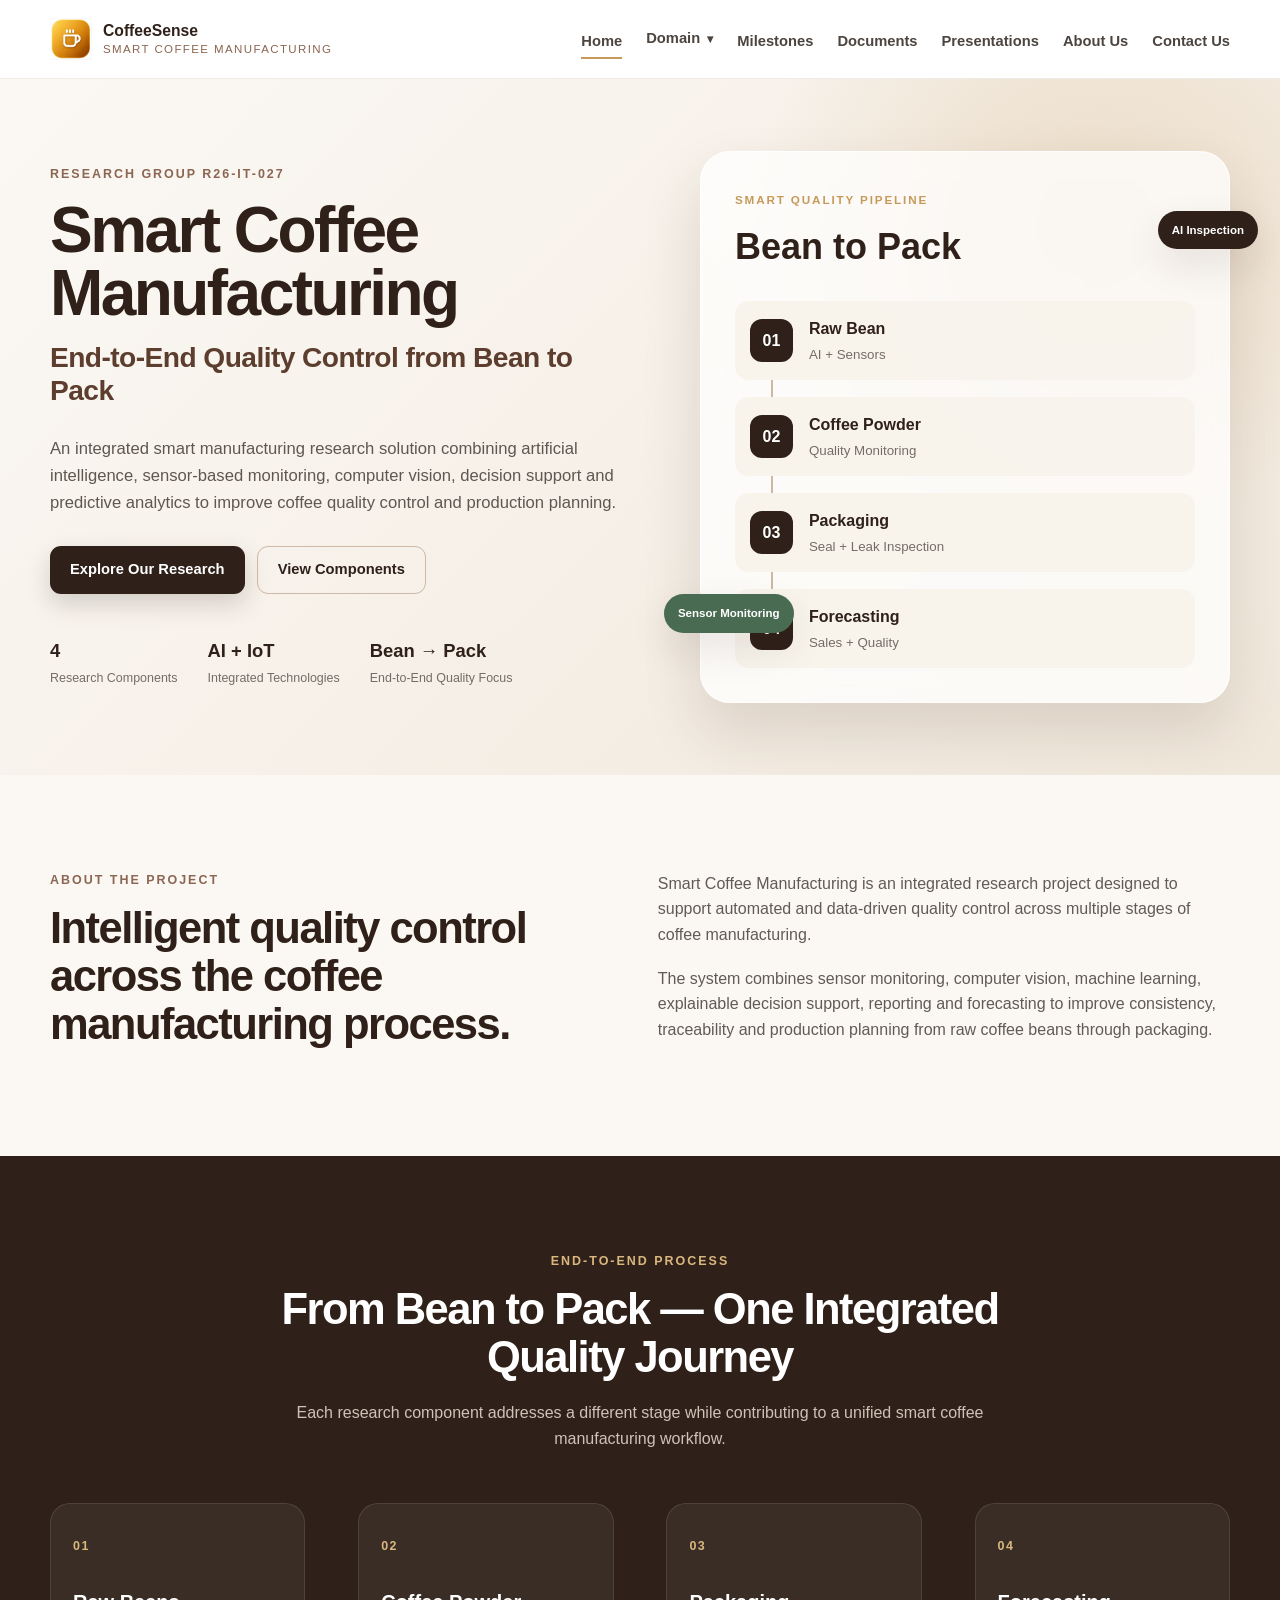
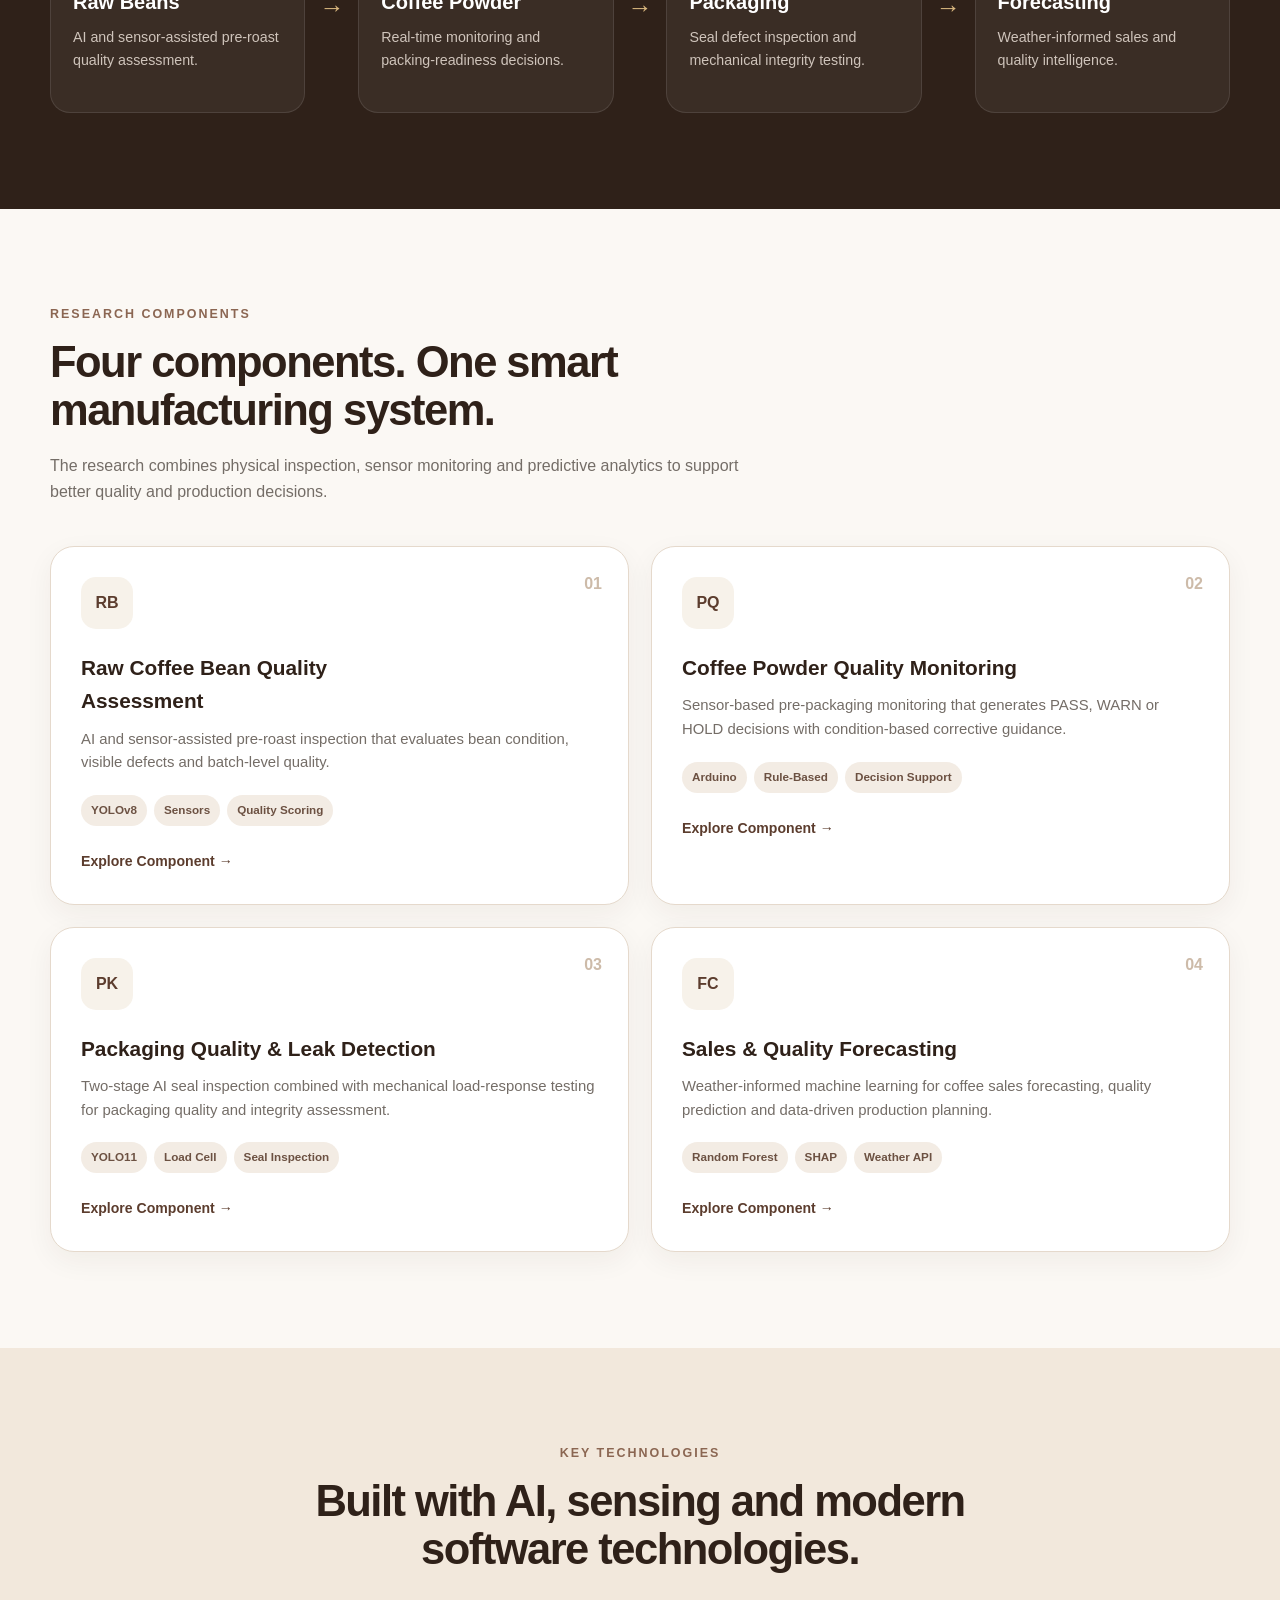
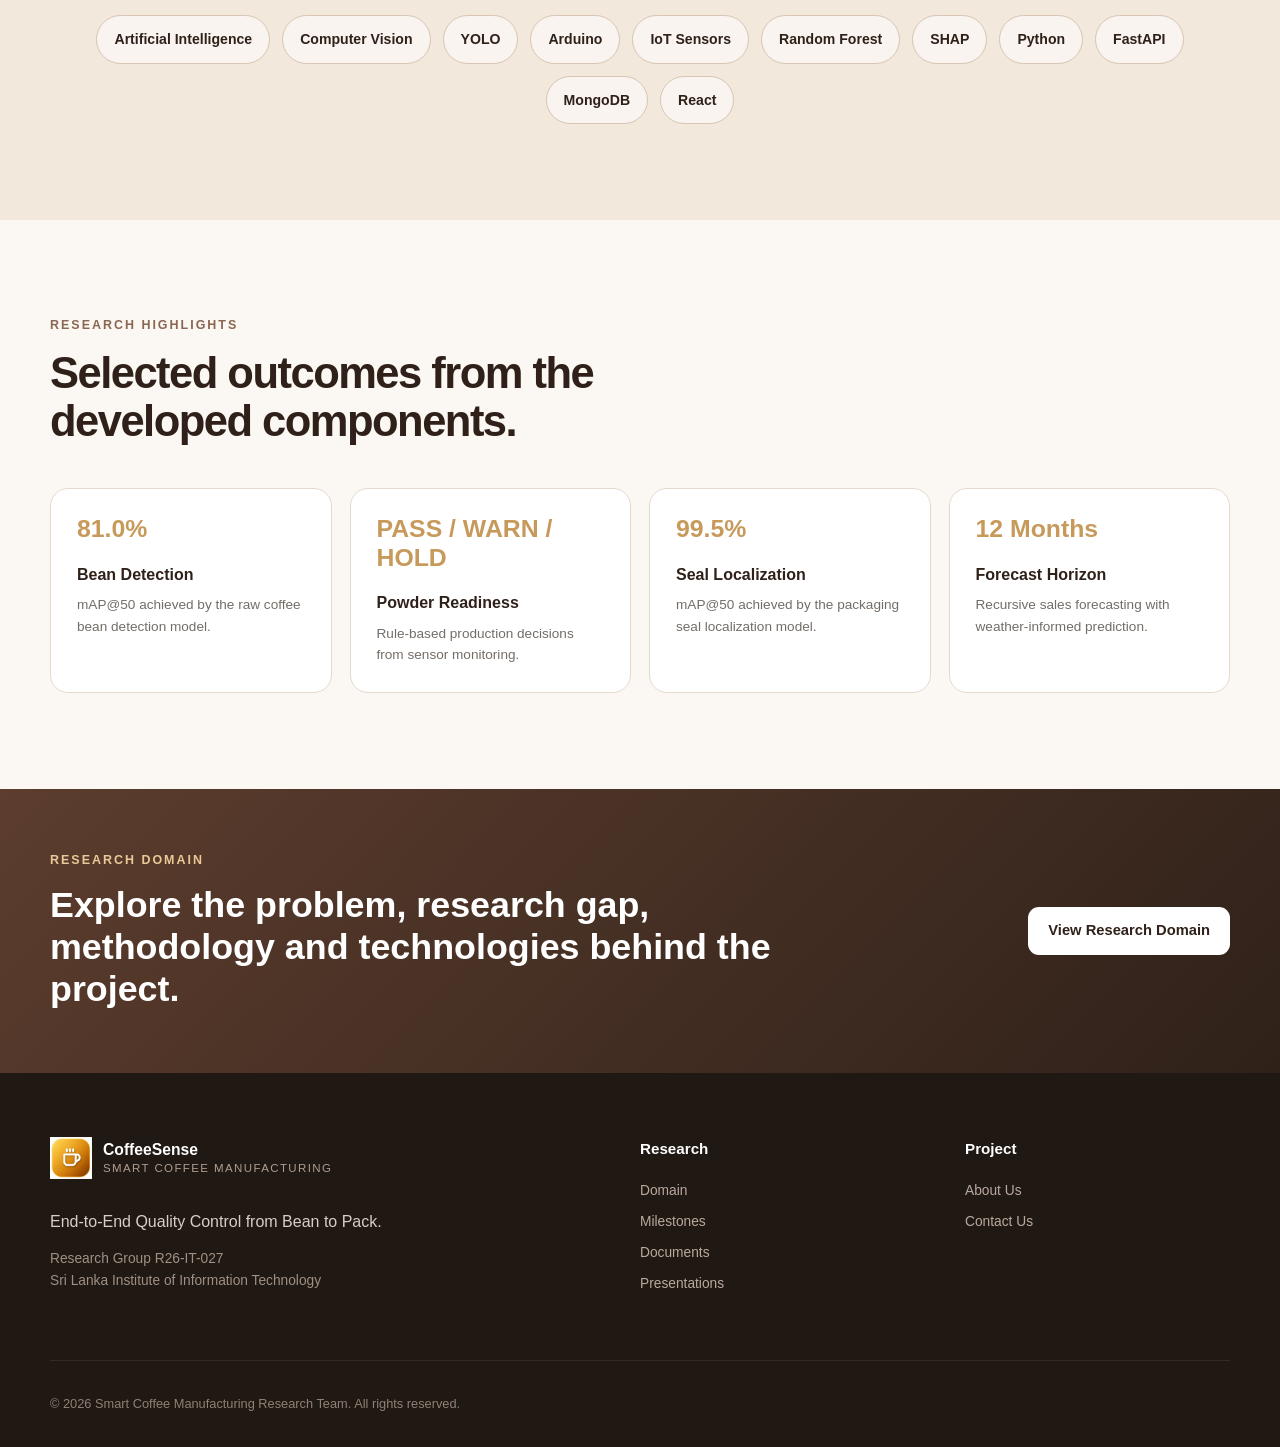
==== index.html @ 7d739dcb "Add files via upload" ====
<!DOCTYPE html>

<html lang="en">

<head>

  <meta charset="UTF-8" />

  <meta name="viewport" content="width=device-width, initial-scale=1.0" />

  <meta name="description" content="Smart Coffee Manufacturing: End-to-End Quality Control from Bean to Pack" />

  <title>Smart Coffee Manufacturing | R26-IT-027</title>

  <link rel="stylesheet" href="css/style.css" />

</head>


<body>


  <!-- =========================
       HEADER / NAVIGATION
  ========================== -->

  <header class="site-header">

    <div class="container nav-wrap">

      <a class="brand" href="index.html" aria-label="CoffeeSense Home">

        <span class="brand-mark brand-logo">
          <img
            src="images/logo/logo.png"
            alt="CoffeeSense Logo"
          />
        </span>

        <span class="brand-text">
          <strong>CoffeeSense</strong>
          <small>Smart Coffee Manufacturing</small>
        </span>

      </a>


      <nav class="main-nav" aria-label="Main navigation">

        <a class="active" href="index.html">Home</a>


        <div class="nav-dropdown">

          <a href="domain.html">
            Domain
            <span class="arrow">▾</span>
          </a>

          <div class="dropdown-menu">

            <a href="domain.html#literature-survey">
              Literature Survey
            </a>

            <a href="domain.html#research-gap">
              Research Gap
            </a>

            <a href="domain.html#research-problem">
              Research Problem
            </a>

            <a href="domain.html#research-objectives">
              Research Objectives
            </a>

            <a href="domain.html#methodology">
              Methodology
            </a>

            <a href="domain.html#technologies">
              Technologies Used
            </a>

          </div>

        </div>


        <a href="milestones.html">
          Milestones
        </a>

        <a href="documents.html">
          Documents
        </a>

        <a href="presentations.html">
          Presentations
        </a>

        <a href="about.html">
          About Us
        </a>

        <a href="contact.html">
          Contact Us
        </a>

      </nav>

    </div>

  </header>



  <main>


    <!-- =========================
         HERO
    ========================== -->

    <section class="hero">

      <div class="container hero-grid">


        <div class="hero-content">

          <p class="eyebrow">
            Research Group R26-IT-027
          </p>


          <h1>

            Smart Coffee Manufacturing

            <span>
              End-to-End Quality Control from Bean to Pack
            </span>

          </h1>


          <p class="hero-text">

            An integrated smart manufacturing research solution combining

            artificial intelligence, sensor-based monitoring, computer vision,

            decision support and predictive analytics to improve coffee quality

            control and production planning.

          </p>


          <div class="hero-actions">

            <a
              class="btn btn-primary"
              href="domain.html"
            >
              Explore Our Research
            </a>

            <a
              class="btn btn-secondary"
              href="#components"
            >
              View Components
            </a>

          </div>


          <div
            class="hero-mini-stats"
            aria-label="Project highlights"
          >

            <div>

              <strong>
                4
              </strong>

              <span>
                Research Components
              </span>

            </div>


            <div>

              <strong>
                AI + IoT
              </strong>

              <span>
                Integrated Technologies
              </span>

            </div>


            <div>

              <strong>
                Bean → Pack
              </strong>

              <span>
                End-to-End Quality Focus
              </span>

            </div>

          </div>

        </div>



        <div
          class="hero-visual"
          aria-label="Coffee manufacturing process illustration"
        >

          <div class="visual-card visual-card-main">

            <span class="visual-kicker">
              SMART QUALITY PIPELINE
            </span>

            <h2>
              Bean to Pack
            </h2>


            <div class="pipeline">


              <div class="pipeline-step">

                <span class="step-icon">
                  01
                </span>

                <div>

                  <strong>
                    Raw Bean
                  </strong>

                  <small>
                    AI + Sensors
                  </small>

                </div>

              </div>


              <span class="pipeline-line"></span>


              <div class="pipeline-step">

                <span class="step-icon">
                  02
                </span>

                <div>

                  <strong>
                    Coffee Powder
                  </strong>

                  <small>
                    Quality Monitoring
                  </small>

                </div>

              </div>


              <span class="pipeline-line"></span>


              <div class="pipeline-step">

                <span class="step-icon">
                  03
                </span>

                <div>

                  <strong>
                    Packaging
                  </strong>

                  <small>
                    Seal + Leak Inspection
                  </small>

                </div>

              </div>


              <span class="pipeline-line"></span>


              <div class="pipeline-step">

                <span class="step-icon">
                  04
                </span>

                <div>

                  <strong>
                    Forecasting
                  </strong>

                  <small>
                    Sales + Quality
                  </small>

                </div>

              </div>


            </div>

          </div>


          <div class="floating-note note-one">
            AI Inspection
          </div>

          <div class="floating-note note-two">
            Sensor Monitoring
          </div>

        </div>


      </div>

    </section>



    <!-- =========================
         ABOUT PROJECT
    ========================== -->

    <section class="section section-light">

      <div class="container two-column">


        <div>

          <p class="section-label">
            About the Project
          </p>

          <h2 class="section-title">
            Intelligent quality control across the coffee manufacturing process.
          </h2>

        </div>


        <div class="section-copy">

          <p>

            Smart Coffee Manufacturing is an integrated research project designed

            to support automated and data-driven quality control across multiple

            stages of coffee manufacturing.

          </p>


          <p>

            The system combines sensor monitoring, computer vision, machine

            learning, explainable decision support, reporting and forecasting to

            improve consistency, traceability and production planning from raw

            coffee beans through packaging.

          </p>

        </div>


      </div>

    </section>



    <!-- =========================
         END-TO-END PROCESS
    ========================== -->

    <section class="section process-section">

      <div class="container">


        <div class="section-heading centered">

          <p class="section-label">
            End-to-End Process
          </p>

          <h2 class="section-title">
            From Bean to Pack — One Integrated Quality Journey
          </h2>

          <p class="section-description">

            Each research component addresses a different stage while contributing

            to a unified smart coffee manufacturing workflow.

          </p>

        </div>


        <div class="process-flow">


          <div class="process-item">

            <span class="process-number">
              01
            </span>

            <h3>
              Raw Beans
            </h3>

            <p>
              AI and sensor-assisted pre-roast quality assessment.
            </p>

          </div>


          <div class="process-arrow">
            →
          </div>


          <div class="process-item">

            <span class="process-number">
              02
            </span>

            <h3>
              Coffee Powder
            </h3>

            <p>
              Real-time monitoring and packing-readiness decisions.
            </p>

          </div>


          <div class="process-arrow">
            →
          </div>


          <div class="process-item">

            <span class="process-number">
              03
            </span>

            <h3>
              Packaging
            </h3>

            <p>
              Seal defect inspection and mechanical integrity testing.
            </p>

          </div>


          <div class="process-arrow">
            →
          </div>


          <div class="process-item">

            <span class="process-number">
              04
            </span>

            <h3>
              Forecasting
            </h3>

            <p>
              Weather-informed sales and quality intelligence.
            </p>

          </div>


        </div>

      </div>

    </section>



    <!-- =========================
         COMPONENTS
    ========================== -->

    <section
      class="section section-light"
      id="components"
    >

      <div class="container">


        <div class="section-heading">

          <p class="section-label">
            Research Components
          </p>

          <h2 class="section-title">
            Four components. One smart manufacturing system.
          </h2>

          <p class="section-description">

            The research combines physical inspection, sensor monitoring and

            predictive analytics to support better quality and production decisions.

          </p>

        </div>


        <div class="component-grid">


          <article class="component-card">

            <span class="component-number">
              01
            </span>

            <div class="component-icon">
              RB
            </div>

            <h3>
              Raw Coffee Bean Quality Assessment
            </h3>

            <p>

              AI and sensor-assisted pre-roast inspection that evaluates bean

              condition, visible defects and batch-level quality.

            </p>

            <div class="tag-list">

              <span>
                YOLOv8
              </span>

              <span>
                Sensors
              </span>

              <span>
                Quality Scoring
              </span>

            </div>

            <a
              class="text-link"
              href="domain.html#methodology"
            >
              Explore Component →
            </a>

          </article>


          <article class="component-card">

            <span class="component-number">
              02
            </span>

            <div class="component-icon">
              PQ
            </div>

            <h3>
              Coffee Powder Quality Monitoring
            </h3>

            <p>

              Sensor-based pre-packaging monitoring that generates PASS, WARN or

              HOLD decisions with condition-based corrective guidance.

            </p>

            <div class="tag-list">

              <span>
                Arduino
              </span>

              <span>
                Rule-Based
              </span>

              <span>
                Decision Support
              </span>

            </div>

            <a
              class="text-link"
              href="domain.html#methodology"
            >
              Explore Component →
            </a>

          </article>


          <article class="component-card">

            <span class="component-number">
              03
            </span>

            <div class="component-icon">
              PK
            </div>

            <h3>
              Packaging Quality &amp; Leak Detection
            </h3>

            <p>

              Two-stage AI seal inspection combined with mechanical load-response

              testing for packaging quality and integrity assessment.

            </p>

            <div class="tag-list">

              <span>
                YOLO11
              </span>

              <span>
                Load Cell
              </span>

              <span>
                Seal Inspection
              </span>

            </div>

            <a
              class="text-link"
              href="domain.html#methodology"
            >
              Explore Component →
            </a>

          </article>


          <article class="component-card">

            <span class="component-number">
              04
            </span>

            <div class="component-icon">
              FC
            </div>

            <h3>
              Sales &amp; Quality Forecasting
            </h3>

            <p>

              Weather-informed machine learning for coffee sales forecasting,

              quality prediction and data-driven production planning.

            </p>

            <div class="tag-list">

              <span>
                Random Forest
              </span>

              <span>
                SHAP
              </span>

              <span>
                Weather API
              </span>

            </div>

            <a
              class="text-link"
              href="domain.html#methodology"
            >
              Explore Component →
            </a>

          </article>


        </div>

      </div>

    </section>



    <!-- =========================
         TECHNOLOGIES
    ========================== -->

    <section class="section technologies-section">

      <div class="container">


        <div class="section-heading centered">

          <p class="section-label">
            Key Technologies
          </p>

          <h2 class="section-title">
            Built with AI, sensing and modern software technologies.
          </h2>

        </div>


        <div class="tech-list">

          <span>
            Artificial Intelligence
          </span>

          <span>
            Computer Vision
          </span>

          <span>
            YOLO
          </span>

          <span>
            Arduino
          </span>

          <span>
            IoT Sensors
          </span>

          <span>
            Random Forest
          </span>

          <span>
            SHAP
          </span>

          <span>
            Python
          </span>

          <span>
            FastAPI
          </span>

          <span>
            MongoDB
          </span>

          <span>
            React
          </span>

        </div>


      </div>

    </section>



    <!-- =========================
         RESEARCH HIGHLIGHTS
    ========================== -->

    <section class="section section-light">

      <div class="container">


        <div class="section-heading">

          <p class="section-label">
            Research Highlights
          </p>

          <h2 class="section-title">
            Selected outcomes from the developed components.
          </h2>

        </div>


        <div class="highlight-grid">


          <div class="highlight-card">

            <span class="highlight-value">
              81.0%
            </span>

            <h3>
              Bean Detection
            </h3>

            <p>
              mAP@50 achieved by the raw coffee bean detection model.
            </p>

          </div>


          <div class="highlight-card">

            <span class="highlight-value">
              PASS / WARN / HOLD
            </span>

            <h3>
              Powder Readiness
            </h3>

            <p>
              Rule-based production decisions from sensor monitoring.
            </p>

          </div>


          <div class="highlight-card">

            <span class="highlight-value">
              99.5%
            </span>

            <h3>
              Seal Localization
            </h3>

            <p>
              mAP@50 achieved by the packaging seal localization model.
            </p>

          </div>


          <div class="highlight-card">

            <span class="highlight-value">
              12 Months
            </span>

            <h3>
              Forecast Horizon
            </h3>

            <p>
              Recursive sales forecasting with weather-informed prediction.
            </p>

          </div>


        </div>


      </div>

    </section>



    <!-- =========================
         CTA
    ========================== -->

    <section class="research-cta">

      <div class="container cta-wrap">


        <div>

          <p class="section-label light-label">
            Research Domain
          </p>

          <h2>
            Explore the problem, research gap, methodology and technologies behind the project.
          </h2>

        </div>


        <a
          class="btn btn-light"
          href="domain.html"
        >
          View Research Domain
        </a>


      </div>

    </section>


  </main>



  <!-- =========================
       FOOTER
  ========================== -->

  <footer class="site-footer">

    <div class="container footer-grid">


      <div>


        <a
          class="brand footer-brand"
          href="index.html"
        >

          <span class="brand-mark brand-logo">

            <img
              src="images/logo/logo.png"
              alt="CoffeeSense Logo"
            />

          </span>

          <span class="brand-text">

            <strong>
              CoffeeSense
            </strong>

            <small>
              Smart Coffee Manufacturing
            </small>

          </span>

        </a>


        <p class="footer-description">

          End-to-End Quality Control from Bean to Pack.

        </p>


        <p class="footer-meta">

          Research Group R26-IT-027
          <br />

          Sri Lanka Institute of Information Technology

        </p>


      </div>



      <div class="footer-links">

        <h3>
          Research
        </h3>

        <a href="domain.html">
          Domain
        </a>

        <a href="milestones.html">
          Milestones
        </a>

        <a href="documents.html">
          Documents
        </a>

        <a href="presentations.html">
          Presentations
        </a>

      </div>



      <div class="footer-links">

        <h3>
          Project
        </h3>

        <a href="about.html">
          About Us
        </a>

        <a href="contact.html">
          Contact Us
        </a>

      </div>


    </div>



    <div class="container footer-bottom">

      <p>
        © 2026 Smart Coffee Manufacturing Research Team. All rights reserved.
      </p>

    </div>


  </footer>


</body>

</html>
---- css/style.css ----
/* =========================================================
   SMART COFFEE MANUFACTURING - MAIN STYLESHEET
   Research Group: R26-IT-027
========================================================= */

/* ---------- Base ---------- */
:root {
  --coffee-dark: #2f2119;
  --coffee: #5c3d2e;
  --coffee-soft: #8b6652;
  --gold: #c79a5b;
  --cream: #f7f2ea;
  --cream-2: #efe5d8;
  --white: #ffffff;
  --text: #2d2926;
  --muted: #746d67;
  --green: #496b52;
  --border: #e5d9cc;
  --shadow: 0 16px 38px rgba(47, 33, 25, 0.10);
  --radius-lg: 24px;
  --radius-md: 16px;
  --radius-sm: 10px;
  --max-width: 1180px;
}

* {
  box-sizing: border-box;
}

html {
  scroll-behavior: smooth;
}

body {
  margin: 0;
  font-family: Arial, Helvetica, sans-serif;
  color: var(--text);
  background: var(--white);
  line-height: 1.6;
}

a {
  color: inherit;
  text-decoration: none;
}

img {
  max-width: 100%;
  display: block;
}

.container {
  width: min(calc(100% - 40px), var(--max-width));
  margin-inline: auto;
}


/* ---------- Header ---------- */
.site-header {
  position: sticky;
  top: 0;
  z-index: 1000;
  background: rgba(255, 255, 255, 0.96);
  border-bottom: 1px solid rgba(92, 61, 46, 0.10);
  backdrop-filter: blur(10px);
}

.nav-wrap {
  min-height: 78px;
  display: flex;
  align-items: center;
  justify-content: space-between;
  gap: 28px;
}

.brand {
  display: inline-flex;
  align-items: center;
  gap: 11px;
  min-width: 180px;
}

.brand-mark {
  width: 42px;
  height: 42px;
  border-radius: 12px;
  display: grid;
  place-items: center;
  background: var(--coffee-dark);
  color: var(--white);
  font-weight: 800;
  letter-spacing: 0.04em;
}

.brand-text {
  display: flex;
  flex-direction: column;
  line-height: 1.05;
}

.brand-text strong {
  font-size: 0.98rem;
  color: var(--coffee-dark);
}

.brand-text small {
  margin-top: 4px;
  color: var(--coffee-soft);
  font-size: 0.72rem;
  text-transform: uppercase;
  letter-spacing: 0.12em;
}

.main-nav {
  display: flex;
  align-items: center;
  gap: 24px;
  font-size: 0.92rem;
  font-weight: 700;
}

.main-nav > a,
.nav-dropdown > a {
  padding: 29px 0 24px;
  position: relative;
  color: #4c443f;
}

.main-nav > a::after,
.nav-dropdown > a::after {
  content: "";
  position: absolute;
  left: 0;
  bottom: 18px;
  width: 0;
  height: 2px;
  background: var(--gold);
  transition: width 0.2s ease;
}

.main-nav > a:hover::after,
.main-nav > a.active::after,
.nav-dropdown:hover > a::after {
  width: 100%;
}

.nav-dropdown {
  position: relative;
}

.arrow {
  margin-left: 3px;
  font-size: 0.75rem;
}

.dropdown-menu {
  position: absolute;
  left: -18px;
  top: 63px;
  width: 220px;
  padding: 10px;
  border: 1px solid var(--border);
  border-radius: 14px;
  background: var(--white);
  box-shadow: var(--shadow);
  opacity: 0;
  visibility: hidden;
  transform: translateY(8px);
  transition: 0.2s ease;
}

.nav-dropdown:hover .dropdown-menu {
  opacity: 1;
  visibility: visible;
  transform: translateY(0);
}

.dropdown-menu a {
  display: block;
  padding: 10px 12px;
  border-radius: 8px;
  color: #554a44;
  font-size: 0.86rem;
}

.dropdown-menu a:hover {
  background: var(--cream);
  color: var(--coffee-dark);
}


/* ---------- Buttons ---------- */
.btn {
  display: inline-flex;
  align-items: center;
  justify-content: center;
  min-height: 48px;
  padding: 0 20px;
  border-radius: 11px;
  font-weight: 800;
  font-size: 0.92rem;
  transition: transform 0.2s ease, box-shadow 0.2s ease, background 0.2s ease;
}

.btn:hover {
  transform: translateY(-2px);
}

.btn-primary {
  color: var(--white);
  background: var(--coffee-dark);
  box-shadow: 0 10px 25px rgba(47, 33, 25, 0.18);
}

.btn-primary:hover {
  background: var(--coffee);
}

.btn-secondary {
  color: var(--coffee-dark);
  background: transparent;
  border: 1px solid #cdb9a6;
}

.btn-secondary:hover {
  background: var(--cream);
}

.btn-light {
  color: var(--coffee-dark);
  background: var(--white);
}


/* ---------- Hero ---------- */
.hero {
  overflow: hidden;
  background:
    radial-gradient(circle at 85% 20%, rgba(199, 154, 91, 0.22), transparent 27%),
    linear-gradient(135deg, #fbf8f4 0%, #f1e8dc 100%);
}

.hero-grid {
  min-height: 650px;
  display: grid;
  grid-template-columns: 1.05fr 0.95fr;
  align-items: center;
  gap: 64px;
  padding-block: 72px;
}

.eyebrow,
.section-label {
  margin: 0 0 14px;
  color: var(--coffee-soft);
  font-size: 0.78rem;
  font-weight: 900;
  text-transform: uppercase;
  letter-spacing: 0.16em;
}

.hero h1 {
  margin: 0;
  max-width: 760px;
  color: var(--coffee-dark);
  font-size: clamp(2.8rem, 5vw, 5rem);
  line-height: 0.98;
  letter-spacing: -0.04em;
}

.hero h1 span {
  display: block;
  margin-top: 16px;
  color: var(--coffee);
  font-size: 0.44em;
  line-height: 1.2;
  letter-spacing: -0.02em;
}

.hero-text {
  max-width: 650px;
  margin: 28px 0 0;
  color: #5f5751;
  font-size: 1.04rem;
}

.hero-actions {
  display: flex;
  flex-wrap: wrap;
  gap: 12px;
  margin-top: 30px;
}

.hero-mini-stats {
  display: flex;
  flex-wrap: wrap;
  gap: 30px;
  margin-top: 42px;
}

.hero-mini-stats div {
  min-width: 120px;
}

.hero-mini-stats strong {
  display: block;
  color: var(--coffee-dark);
  font-size: 1.15rem;
}

.hero-mini-stats span {
  display: block;
  margin-top: 3px;
  color: var(--muted);
  font-size: 0.78rem;
}

.hero-visual {
  position: relative;
}

.visual-card-main {
  position: relative;
  padding: 34px;
  border: 1px solid rgba(255, 255, 255, 0.8);
  border-radius: 30px;
  background: rgba(255, 255, 255, 0.74);
  box-shadow: 0 30px 60px rgba(70, 45, 30, 0.14);
  backdrop-filter: blur(12px);
}

.visual-kicker {
  color: var(--gold);
  font-size: 0.73rem;
  font-weight: 900;
  letter-spacing: 0.16em;
}

.visual-card-main h2 {
  margin: 6px 0 26px;
  color: var(--coffee-dark);
  font-size: 2.25rem;
}

.pipeline {
  display: flex;
  flex-direction: column;
}

.pipeline-step {
  display: flex;
  align-items: center;
  gap: 16px;
  padding: 15px;
  border-radius: 14px;
  background: rgba(247, 242, 234, 0.85);
}

.step-icon {
  width: 43px;
  height: 43px;
  flex: 0 0 43px;
  border-radius: 12px;
  display: grid;
  place-items: center;
  color: var(--white);
  background: var(--coffee-dark);
  font-weight: 900;
}

.pipeline-step strong {
  display: block;
  color: var(--coffee-dark);
}

.pipeline-step small {
  display: block;
  margin-top: 2px;
  color: var(--muted);
}

.pipeline-line {
  width: 2px;
  height: 17px;
  margin-left: 36px;
  background: #cdb8a4;
}

.floating-note {
  position: absolute;
  padding: 10px 14px;
  border-radius: 999px;
  background: var(--coffee-dark);
  color: var(--white);
  font-size: 0.72rem;
  font-weight: 800;
  box-shadow: var(--shadow);
}

.note-one {
  right: -28px;
  top: 60px;
}

.note-two {
  left: -36px;
  bottom: 70px;
  background: var(--green);
}


/* ---------- Shared Sections ---------- */
.section {
  padding: 96px 0;
}

.section-light {
  background: #fbf8f4;
}

.two-column {
  display: grid;
  grid-template-columns: 0.95fr 1.05fr;
  gap: 90px;
  align-items: start;
}

.section-title {
  margin: 0;
  color: var(--coffee-dark);
  font-size: clamp(2rem, 3.4vw, 3.2rem);
  line-height: 1.1;
  letter-spacing: -0.035em;
}

.section-copy {
  color: #625a54;
  font-size: 1rem;
}

.section-copy p {
  margin-top: 0;
  margin-bottom: 18px;
}

.section-heading {
  max-width: 720px;
  margin-bottom: 42px;
}

.section-heading.centered {
  max-width: 780px;
  margin-inline: auto;
  text-align: center;
}

.section-description {
  margin: 18px 0 0;
  color: var(--muted);
}


/* ---------- Process ---------- */
.process-section {
  background: var(--coffee-dark);
}

.process-section .section-title {
  color: var(--white);
}

.process-section .section-description {
  color: #cfc2b8;
}

.process-section .section-label {
  color: #d9b77f;
}

.process-flow {
  display: grid;
  grid-template-columns: 1fr auto 1fr auto 1fr auto 1fr;
  align-items: center;
  gap: 14px;
  margin-top: 52px;
}

.process-item {
  min-height: 210px;
  padding: 28px 22px;
  border: 1px solid rgba(255, 255, 255, 0.10);
  border-radius: 20px;
  background: rgba(255, 255, 255, 0.055);
}

.process-number {
  display: inline-block;
  color: #d9b77f;
  font-size: 0.78rem;
  font-weight: 900;
  letter-spacing: 0.12em;
}

.process-item h3 {
  margin: 28px 0 8px;
  color: var(--white);
  font-size: 1.25rem;
}

.process-item p {
  margin: 0;
  color: #cfc4bb;
  font-size: 0.89rem;
}

.process-arrow {
  color: #d9b77f;
  font-size: 1.55rem;
}


/* ---------- Components ---------- */
.component-grid {
  display: grid;
  grid-template-columns: repeat(2, 1fr);
  gap: 22px;
}

.component-card {
  position: relative;
  padding: 30px;
  border: 1px solid var(--border);
  border-radius: var(--radius-lg);
  background: var(--white);
  box-shadow: 0 9px 28px rgba(47, 33, 25, 0.055);
  transition: transform 0.2s ease, box-shadow 0.2s ease;
}

.component-card:hover {
  transform: translateY(-5px);
  box-shadow: var(--shadow);
}

.component-number {
  position: absolute;
  right: 26px;
  top: 24px;
  color: #cdbba9;
  font-weight: 900;
}

.component-icon {
  width: 52px;
  height: 52px;
  display: grid;
  place-items: center;
  border-radius: 15px;
  background: var(--cream);
  color: var(--coffee);
  font-weight: 900;
}

.component-card h3 {
  max-width: 360px;
  margin: 22px 0 10px;
  color: var(--coffee-dark);
  font-size: 1.3rem;
}

.component-card p {
  margin: 0;
  color: var(--muted);
  font-size: 0.93rem;
}

.tag-list {
  display: flex;
  flex-wrap: wrap;
  gap: 7px;
  margin-top: 20px;
}

.tag-list span {
  padding: 6px 10px;
  border-radius: 999px;
  background: #f3ece4;
  color: #6c5142;
  font-size: 0.73rem;
  font-weight: 700;
}

.text-link {
  display: inline-block;
  margin-top: 24px;
  color: var(--coffee);
  font-size: 0.88rem;
  font-weight: 900;
}

.text-link:hover {
  color: var(--gold);
}


/* ---------- Technologies ---------- */
.technologies-section {
  background: #f2e8dc;
}

.tech-list {
  display: flex;
  flex-wrap: wrap;
  justify-content: center;
  gap: 12px;
  margin-top: 36px;
}

.tech-list span {
  padding: 12px 17px;
  border: 1px solid #d8c5b3;
  border-radius: 999px;
  background: rgba(255, 255, 255, 0.55);
  color: var(--coffee-dark);
  font-size: 0.88rem;
  font-weight: 800;
}


/* ---------- Highlights ---------- */
.highlight-grid {
  display: grid;
  grid-template-columns: repeat(4, 1fr);
  gap: 18px;
}

.highlight-card {
  padding: 26px;
  border-radius: 18px;
  background: var(--white);
  border: 1px solid var(--border);
}

.highlight-value {
  display: block;
  color: var(--gold);
  font-size: 1.55rem;
  font-weight: 900;
  line-height: 1.15;
}

.highlight-card h3 {
  margin: 18px 0 7px;
  color: var(--coffee-dark);
  font-size: 1rem;
}

.highlight-card p {
  margin: 0;
  color: var(--muted);
  font-size: 0.85rem;
}


/* ---------- CTA ---------- */
.research-cta {
  padding: 62px 0;
  background: linear-gradient(135deg, var(--coffee), var(--coffee-dark));
}

.cta-wrap {
  display: flex;
  justify-content: space-between;
  align-items: center;
  gap: 30px;
}

.cta-wrap h2 {
  max-width: 760px;
  margin: 0;
  color: var(--white);
  font-size: clamp(1.65rem, 2.8vw, 2.6rem);
  line-height: 1.17;
}

.light-label {
  color: #e9c997;
}


/* ---------- Footer ---------- */
.site-footer {
  padding-top: 64px;
  background: #201812;
  color: #d9cec6;
}

.footer-grid {
  display: grid;
  grid-template-columns: 2fr 1fr 1fr;
  gap: 60px;
}

.footer-brand .brand-mark {
  background: #f1e3d2;
  color: var(--coffee-dark);
}

.footer-brand .brand-text strong {
  color: var(--white);
}

.footer-brand .brand-text small {
  color: #af9d90;
}

.footer-description {
  margin: 22px 0 8px;
}

.footer-meta {
  color: #9f9085;
  font-size: 0.86rem;
}

.footer-links {
  display: flex;
  flex-direction: column;
  gap: 9px;
}

.footer-links h3 {
  margin: 0 0 10px;
  color: var(--white);
  font-size: 0.95rem;
}

.footer-links a {
  color: #b9aaa0;
  font-size: 0.86rem;
}

.footer-links a:hover {
  color: var(--white);
}

.footer-bottom {
  margin-top: 54px;
  padding: 20px 0;
  border-top: 1px solid rgba(255, 255, 255, 0.08);
  color: #8f8177;
  font-size: 0.8rem;
}


/* ---------- Responsive ---------- */
@media (max-width: 1050px) {
  .main-nav {
    gap: 14px;
    font-size: 0.82rem;
  }

  .hero-grid {
    grid-template-columns: 1fr;
  }

  .hero-content {
    max-width: 800px;
  }

  .hero-visual {
    max-width: 680px;
  }

  .process-flow {
    grid-template-columns: 1fr 1fr;
  }

  .process-arrow {
    display: none;
  }

  .highlight-grid {
    grid-template-columns: repeat(2, 1fr);
  }
}

@media (max-width: 820px) {
  .site-header {
    position: static;
  }

  .nav-wrap {
    flex-direction: column;
    align-items: flex-start;
    padding-block: 18px;
  }

  .main-nav {
    width: 100%;
    overflow-x: auto;
    padding-bottom: 8px;
  }

  .main-nav > a,
  .nav-dropdown > a {
    white-space: nowrap;
    padding: 8px 0;
  }

  .main-nav > a::after,
  .nav-dropdown > a::after {
    bottom: 2px;
  }

  .dropdown-menu {
    display: none;
  }

  .hero-grid {
    min-height: auto;
    padding-block: 60px;
    gap: 44px;
  }

  .two-column {
    grid-template-columns: 1fr;
    gap: 26px;
  }

  .component-grid {
    grid-template-columns: 1fr;
  }

  .footer-grid {
    grid-template-columns: 1fr 1fr;
  }

  .footer-grid > div:first-child {
    grid-column: 1 / -1;
  }

  .cta-wrap {
    flex-direction: column;
    align-items: flex-start;
  }
}

@media (max-width: 580px) {
  .container {
    width: min(calc(100% - 28px), var(--max-width));
  }

  .section {
    padding: 72px 0;
  }

  .hero h1 {
    font-size: 2.8rem;
  }

  .hero-mini-stats {
    gap: 18px;
  }

  .visual-card-main {
    padding: 24px;
  }

  .floating-note {
    display: none;
  }

  .process-flow,
  .highlight-grid,
  .footer-grid {
    grid-template-columns: 1fr;
  }

  .process-item {
    min-height: auto;
  }

  .hero-actions {
    flex-direction: column;
    align-items: stretch;
  }

  .btn {
    width: 100%;
  }
}


/* =========================================================
   DOMAIN PAGE
========================================================= */

.domain-hero {
  padding: 94px 0 68px;
  background:
    radial-gradient(circle at 88% 25%, rgba(199, 154, 91, 0.18), transparent 25%),
    linear-gradient(135deg, #fbf8f4 0%, #efe3d5 100%);
}

.domain-hero h1 {
  max-width: 850px;
  margin: 0;
  color: var(--coffee-dark);
  font-size: clamp(2.7rem, 5vw, 4.8rem);
  line-height: 1.02;
  letter-spacing: -0.045em;
}

.domain-hero > .container > p:not(.eyebrow) {
  max-width: 760px;
  margin: 24px 0 0;
  color: #665d56;
  font-size: 1.03rem;
}

.domain-jump-nav {
  display: flex;
  flex-wrap: wrap;
  gap: 10px;
  margin-top: 36px;
}

.domain-jump-nav a {
  padding: 9px 14px;
  border: 1px solid #d6c3b1;
  border-radius: 999px;
  background: rgba(255,255,255,0.58);
  color: var(--coffee);
  font-size: 0.8rem;
  font-weight: 800;
}

.domain-jump-nav a:hover {
  background: var(--coffee-dark);
  border-color: var(--coffee-dark);
  color: #fff;
}

.domain-section {
  scroll-margin-top: 96px;
}

.domain-section-intro {
  display: grid;
  grid-template-columns: 66px 1fr;
  gap: 24px;
  align-items: start;
  margin-bottom: 48px;
}

.domain-index {
  width: 58px;
  height: 58px;
  display: grid;
  place-items: center;
  border-radius: 17px;
  background: var(--coffee-dark);
  color: #fff;
  font-size: 0.93rem;
  font-weight: 900;
}

.literature-grid {
  display: grid;
  grid-template-columns: repeat(2, 1fr);
  gap: 22px;
}

.domain-card {
  padding: 30px;
  border: 1px solid var(--border);
  border-radius: 22px;
  background: #fff;
  box-shadow: 0 9px 28px rgba(47, 33, 25, 0.045);
}

.card-kicker {
  color: var(--gold);
  font-size: 0.73rem;
  font-weight: 900;
  text-transform: uppercase;
  letter-spacing: 0.12em;
}

.domain-card h3 {
  margin: 11px 0 14px;
  color: var(--coffee-dark);
  font-size: 1.28rem;
}

.domain-card p {
  margin: 0 0 12px;
  color: var(--muted);
  font-size: 0.91rem;
}

.topic-tags {
  display: flex;
  flex-wrap: wrap;
  gap: 7px;
  margin-top: 21px;
}

.topic-tags span {
  padding: 6px 10px;
  border-radius: 999px;
  background: var(--cream);
  color: var(--coffee);
  font-size: 0.72rem;
  font-weight: 800;
}

.gap-callout {
  max-width: 950px;
  margin-bottom: 32px;
  padding: 28px 30px;
  border-left: 4px solid var(--gold);
  border-radius: 0 18px 18px 0;
  background: var(--cream);
}

.gap-callout p {
  margin: 0;
  color: #514943;
  font-size: 1.02rem;
}

.gap-grid {
  display: grid;
  grid-template-columns: repeat(4, 1fr);
  gap: 16px;
}

.gap-card {
  padding: 24px;
  border: 1px solid var(--border);
  border-radius: 18px;
  background: #fff;
}

.gap-card > span {
  color: var(--gold);
  font-size: 0.77rem;
  font-weight: 900;
}

.gap-card h3 {
  margin: 21px 0 10px;
  color: var(--coffee-dark);
  font-size: 1rem;
}

.gap-card p {
  margin: 0;
  color: var(--muted);
  font-size: 0.84rem;
}

.section-dark {
  background: var(--coffee-dark);
}

.dark-intro .domain-index {
  background: #fff;
  color: var(--coffee-dark);
}

.dark-intro .section-label {
  color: #ddb77e;
}

.dark-intro .section-title {
  color: #fff;
}

.problem-layout {
  display: grid;
  grid-template-columns: 1fr 1fr;
  gap: 50px;
}

.problem-main {
  color: #d7cbc2;
  font-size: 1.02rem;
}

.problem-main p {
  margin-top: 0;
  margin-bottom: 18px;
}

.problem-questions {
  display: grid;
  gap: 12px;
}

.problem-questions div {
  padding: 19px 20px;
  border: 1px solid rgba(255,255,255,.10);
  border-radius: 14px;
  background: rgba(255,255,255,.055);
}

.problem-questions span {
  color: #deb980;
  font-size: 0.75rem;
  font-weight: 900;
  text-transform: uppercase;
  letter-spacing: .10em;
}

.problem-questions p {
  margin: 7px 0 0;
  color: #f0e9e4;
  font-size: 0.88rem;
}

.objective-main {
  margin-bottom: 28px;
  padding: 30px;
  border-radius: 20px;
  background: linear-gradient(135deg, var(--coffee-dark), var(--coffee));
  color: #fff;
}

.objective-main span {
  color: #e6c58f;
  font-size: 0.76rem;
  font-weight: 900;
  text-transform: uppercase;
  letter-spacing: .14em;
}

.objective-main p {
  max-width: 900px;
  margin: 12px 0 0;
  font-size: 1.07rem;
}

.objective-grid {
  display: grid;
  grid-template-columns: repeat(2, 1fr);
  gap: 18px;
}

.objective-grid article {
  position: relative;
  padding: 28px;
  border: 1px solid var(--border);
  border-radius: 18px;
  background: #fff;
}

.objective-number {
  position: absolute;
  top: 23px;
  right: 24px;
  color: #d1bca8;
  font-weight: 900;
}

.objective-grid h3 {
  margin: 0 0 10px;
  color: var(--coffee-dark);
  font-size: 1.12rem;
}

.objective-grid p {
  margin: 0;
  color: var(--muted);
  font-size: 0.88rem;
}

.method-overview {
  display: grid;
  grid-template-columns: 1fr auto 1fr auto 1fr auto 1fr;
  align-items: center;
  gap: 11px;
  margin-bottom: 30px;
  padding: 24px;
  border-radius: 18px;
  background: var(--cream);
}

.method-overview div {
  text-align: center;
}

.method-overview span {
  width: 34px;
  height: 34px;
  margin: 0 auto 10px;
  display: grid;
  place-items: center;
  border-radius: 10px;
  background: var(--coffee-dark);
  color: #fff;
  font-weight: 900;
}

.method-overview strong,
.method-overview small {
  display: block;
}

.method-overview strong {
  color: var(--coffee-dark);
}

.method-overview small {
  margin-top: 4px;
  color: var(--muted);
  font-size: 0.74rem;
}

.method-overview b {
  color: var(--gold);
  font-size: 1.35rem;
}

.methodology-stack {
  display: grid;
  gap: 18px;
}

.method-card {
  padding: 28px;
  border: 1px solid var(--border);
  border-radius: 20px;
  background: #fff;
}

.method-head {
  display: flex;
  align-items: center;
  gap: 16px;
  margin-bottom: 23px;
}

.method-head > span {
  width: 45px;
  height: 45px;
  flex: 0 0 45px;
  display: grid;
  place-items: center;
  border-radius: 13px;
  background: var(--coffee-dark);
  color: #fff;
  font-size: .79rem;
  font-weight: 900;
}

.method-head p {
  margin: 0 0 3px;
  color: var(--gold);
  font-size: .72rem;
  font-weight: 900;
  text-transform: uppercase;
  letter-spacing: .08em;
}

.method-head h3 {
  margin: 0;
  color: var(--coffee-dark);
  font-size: 1.08rem;
}

.method-flow {
  display: flex;
  flex-wrap: wrap;
  align-items: center;
  gap: 8px;
}

.method-flow span {
  padding: 8px 11px;
  border-radius: 9px;
  background: var(--cream);
  color: #5e493d;
  font-size: .78rem;
  font-weight: 800;
}

.method-flow i {
  color: var(--gold);
  font-style: normal;
  font-weight: 900;
}

.dual-method {
  display: grid;
  grid-template-columns: repeat(2, 1fr);
  gap: 12px;
}

.dual-method div {
  padding: 18px;
  border-radius: 14px;
  background: var(--cream);
}

.dual-method strong {
  color: var(--coffee-dark);
}

.dual-method p {
  margin: 8px 0 0;
  color: var(--muted);
  font-size: .82rem;
}

.combine-box {
  margin-top: 12px;
  padding: 14px;
  border-radius: 12px;
  background: var(--green);
  color: #fff;
  text-align: center;
  font-size: .83rem;
  font-weight: 800;
}

.technology-category-grid {
  display: grid;
  grid-template-columns: repeat(2, 1fr);
  gap: 18px;
}

.technology-category {
  padding: 28px;
  border: 1px solid var(--border);
  border-radius: 20px;
  background: #fff;
}

.technology-icon {
  width: 48px;
  height: 48px;
  display: grid;
  place-items: center;
  border-radius: 13px;
  background: var(--cream);
  color: var(--coffee);
  font-size: .77rem;
  font-weight: 900;
}

.technology-category h3 {
  margin: 17px 0 15px;
  color: var(--coffee-dark);
  font-size: 1.08rem;
}

.technology-pills {
  display: flex;
  flex-wrap: wrap;
  gap: 7px;
}

.technology-pills span {
  padding: 7px 10px;
  border-radius: 999px;
  border: 1px solid #e4d8cc;
  color: #67554a;
  font-size: .73rem;
  font-weight: 800;
}

.domain-next {
  margin-top: 34px;
  padding: 30px;
  display: flex;
  justify-content: space-between;
  align-items: center;
  gap: 22px;
  border-radius: 20px;
  background: #f0e5d8;
}

.domain-next h3 {
  margin: 0;
  color: var(--coffee-dark);
}

@media (max-width: 980px) {
  .gap-grid {
    grid-template-columns: repeat(2, 1fr);
  }

  .method-overview {
    grid-template-columns: repeat(2, 1fr);
  }

  .method-overview b {
    display: none;
  }
}

@media (max-width: 760px) {
  .domain-hero {
    padding-top: 68px;
  }

  .domain-section-intro {
    grid-template-columns: 1fr;
    gap: 15px;
  }

  .literature-grid,
  .problem-layout,
  .objective-grid,
  .dual-method,
  .technology-category-grid {
    grid-template-columns: 1fr;
  }

  .domain-index {
    width: 48px;
    height: 48px;
  }

  .domain-next {
    flex-direction: column;
    align-items: flex-start;
  }
}

@media (max-width: 520px) {
  .gap-grid,
  .method-overview {
    grid-template-columns: 1fr;
  }

  .domain-card,
  .method-card,
  .technology-category,
  .objective-grid article {
    padding: 22px;
  }
}


/* =========================================================
   MILESTONES PAGE
========================================================= */

.milestone-hero {
  padding: 92px 0 70px;
  background:
    radial-gradient(circle at 85% 15%, rgba(199, 154, 91, 0.22), transparent 26%),
    linear-gradient(135deg, #fbf8f4 0%, #efe3d5 100%);
}

.milestone-hero h1 {
  margin: 0;
  color: var(--coffee-dark);
  font-size: clamp(2.8rem, 5vw, 4.8rem);
  line-height: 1;
  letter-spacing: -0.045em;
}

.milestone-hero > .container > p:not(.eyebrow) {
  max-width: 760px;
  margin: 24px 0 0;
  color: #665d56;
  font-size: 1.02rem;
}

.milestone-summary {
  display: flex;
  flex-wrap: wrap;
  gap: 18px;
  margin-top: 38px;
}

.milestone-summary > div {
  min-width: 165px;
  padding: 17px 20px;
  border: 1px solid rgba(92, 61, 46, .13);
  border-radius: 14px;
  background: rgba(255,255,255,.58);
}

.milestone-summary strong,
.milestone-summary span {
  display: block;
}

.milestone-summary strong {
  color: var(--coffee-dark);
  font-size: 1.05rem;
}

.milestone-summary span {
  margin-top: 3px;
  color: var(--muted);
  font-size: .76rem;
}

.milestone-timeline {
  position: relative;
  display: grid;
  gap: 22px;
  margin-top: 10px;
}

.milestone-timeline::before {
  content: "";
  position: absolute;
  left: 29px;
  top: 29px;
  bottom: 29px;
  width: 2px;
  background: #d7c4b2;
}

.milestone-item {
  position: relative;
  display: grid;
  grid-template-columns: 60px 1fr;
  gap: 20px;
  align-items: start;
}

.timeline-marker {
  position: relative;
  z-index: 2;
  width: 60px;
  height: 60px;
  display: grid;
  place-items: center;
  border: 7px solid #fbf8f4;
  border-radius: 50%;
  background: var(--coffee-dark);
  color: #fff;
  box-shadow: 0 0 0 1px #d5c1ae;
}

.timeline-marker span {
  font-size: .75rem;
  font-weight: 900;
}

.milestone-details {
  overflow: hidden;
  border: 1px solid var(--border);
  border-radius: 20px;
  background: #fff;
  box-shadow: 0 8px 24px rgba(47, 33, 25, .045);
}

.milestone-details[open] {
  box-shadow: 0 15px 38px rgba(47, 33, 25, .08);
}

.milestone-details summary {
  list-style: none;
  cursor: pointer;
  display: grid;
  grid-template-columns: 1fr auto;
  gap: 20px;
  align-items: center;
  padding: 24px 26px;
}

.milestone-details summary::-webkit-details-marker {
  display: none;
}

.milestone-details summary::after {
  content: "+";
  width: 34px;
  height: 34px;
  display: grid;
  place-items: center;
  border-radius: 10px;
  background: var(--cream);
  color: var(--coffee);
  font-size: 1.2rem;
  font-weight: 800;
  grid-column: 3;
  grid-row: 1;
}

.milestone-details[open] summary::after {
  content: "−";
}

.milestone-summary-text {
  min-width: 220px;
}

.milestone-phase {
  color: var(--gold);
  font-size: .7rem;
  font-weight: 900;
  text-transform: uppercase;
  letter-spacing: .12em;
}

.milestone-summary-text h3 {
  margin: 5px 0 0;
  color: var(--coffee-dark);
  font-size: 1.24rem;
}

.milestone-meta {
  display: flex;
  gap: 10px;
}

.milestone-meta > span {
  min-width: 120px;
  padding: 9px 12px;
  border-radius: 10px;
  background: #f7f2ec;
  color: #5b4c43;
  font-size: .79rem;
  font-weight: 800;
}

.milestone-meta small {
  display: block;
  margin-bottom: 2px;
  color: #968475;
  font-size: .62rem;
  text-transform: uppercase;
  letter-spacing: .08em;
}

.milestone-content {
  padding: 0 26px 25px;
  border-top: 1px solid #eee4da;
}

.milestone-content p {
  max-width: 850px;
  margin: 22px 0 0;
  color: var(--muted);
  font-size: .91rem;
}

.milestone-focus {
  display: flex;
  flex-wrap: wrap;
  gap: 7px;
  margin-top: 18px;
}

.milestone-focus span {
  padding: 7px 10px;
  border-radius: 999px;
  background: var(--cream);
  color: var(--coffee);
  font-size: .71rem;
  font-weight: 800;
}

.milestone-note {
  display: grid;
  grid-template-columns: 46px 1fr;
  gap: 16px;
  align-items: start;
  margin-top: 36px;
  padding: 22px 24px;
  border: 1px solid #dfccb9;
  border-radius: 16px;
  background: #fff9f1;
}

.milestone-note-icon {
  width: 42px;
  height: 42px;
  display: grid;
  place-items: center;
  border-radius: 12px;
  background: var(--gold);
  color: #fff;
  font-weight: 900;
}

.milestone-note strong {
  color: var(--coffee-dark);
}

.milestone-note p {
  margin: 5px 0 0;
  color: var(--muted);
  font-size: .84rem;
}

.milestone-flow-section {
  background: var(--coffee-dark);
}

.milestone-flow-section .section-label {
  color: #dab77d;
}

.milestone-flow-section .section-title {
  color: #fff;
}

.milestone-flow {
  display: grid;
  grid-template-columns: 1fr auto 1fr auto 1fr auto 1fr auto 1fr;
  gap: 11px;
  align-items: center;
  margin-top: 45px;
}

.milestone-flow > div {
  min-height: 150px;
  padding: 23px 16px;
  display: flex;
  flex-direction: column;
  justify-content: center;
  border: 1px solid rgba(255,255,255,.09);
  border-radius: 17px;
  background: rgba(255,255,255,.05);
  text-align: center;
}

.milestone-flow span {
  color: #d9b77f;
  font-size: .72rem;
  font-weight: 900;
}

.milestone-flow strong {
  margin-top: 14px;
  color: #fff;
  font-size: 1.08rem;
}

.milestone-flow small {
  margin-top: 4px;
  color: #c6b8ae;
  font-size: .76rem;
}

.milestone-flow b {
  color: #d9b77f;
  font-size: 1.35rem;
}

.milestone-cta {
  padding: 62px 0;
  background: linear-gradient(135deg, var(--coffee), #39271e);
}

@media (max-width: 900px) {
  .milestone-details summary {
    grid-template-columns: 1fr;
  }

  .milestone-details summary::after {
    grid-column: 2;
    grid-row: 1;
  }

  .milestone-meta {
    grid-column: 1 / -1;
    flex-wrap: wrap;
  }

  .milestone-flow {
    grid-template-columns: repeat(5, 1fr);
  }

  .milestone-flow b {
    display: none;
  }
}

@media (max-width: 650px) {
  .milestone-timeline::before {
    display: none;
  }

  .milestone-item {
    grid-template-columns: 1fr;
    gap: 10px;
  }

  .timeline-marker {
    width: 48px;
    height: 48px;
    border-width: 5px;
  }

  .milestone-meta {
    display: grid;
    grid-template-columns: 1fr 1fr;
  }

  .milestone-meta > span {
    min-width: 0;
  }

  .milestone-flow {
    grid-template-columns: 1fr;
  }

  .milestone-flow > div {
    min-height: auto;
  }
}


/* =========================================================
   DOCUMENTS PAGE
========================================================= */

.documents-hero {
  padding: 90px 0 68px;
  background:
    radial-gradient(circle at 86% 16%, rgba(199, 154, 91, .22), transparent 27%),
    linear-gradient(135deg, #fbf8f4 0%, #efe3d5 100%);
}

.documents-hero-grid {
  display: grid;
  grid-template-columns: 1.25fr .75fr;
  gap: 60px;
  align-items: center;
}

.documents-hero h1 {
  margin: 0;
  color: var(--coffee-dark);
  font-size: clamp(2.8rem, 5vw, 4.8rem);
  line-height: 1;
  letter-spacing: -.045em;
}

.documents-hero-grid > div:first-child > p:not(.eyebrow) {
  max-width: 760px;
  margin: 24px 0 0;
  color: #665d56;
  font-size: 1.02rem;
}

.document-hero-card {
  padding: 25px;
  display: flex;
  align-items: center;
  gap: 16px;
  border: 1px solid rgba(92, 61, 46, .13);
  border-radius: 20px;
  background: rgba(255,255,255,.62);
  box-shadow: 0 14px 34px rgba(47,33,25,.08);
}

.document-hero-icon {
  width: 58px;
  height: 58px;
  flex: 0 0 58px;
  display: grid;
  place-items: center;
  border-radius: 15px;
  background: var(--coffee-dark);
  color: #fff;
  font-size: .72rem;
  font-weight: 900;
}

.document-hero-card strong,
.document-hero-card small {
  display: block;
}

.document-hero-card strong {
  color: var(--coffee-dark);
  font-size: .98rem;
}

.document-hero-card small {
  margin-top: 5px;
  color: var(--muted);
  font-size: .77rem;
}

.document-stats {
  display: grid;
  grid-template-columns: repeat(3, 1fr);
  gap: 14px;
  margin-bottom: 68px;
}

.document-stats div {
  padding: 20px 22px;
  border: 1px solid var(--border);
  border-radius: 16px;
  background: #fff;
}

.document-stats strong,
.document-stats span {
  display: block;
}

.document-stats strong {
  color: var(--coffee-dark);
  font-size: 1.15rem;
}

.document-stats span {
  margin-top: 3px;
  color: var(--muted);
  font-size: .78rem;
}

.documents-heading {
  max-width: 780px;
}

.document-section-block {
  margin-top: 54px;
}

.final-document-block {
  padding-top: 56px;
  border-top: 1px solid var(--border);
}

.document-section-title {
  margin-bottom: 24px;
  display: flex;
  justify-content: space-between;
  align-items: center;
  gap: 20px;
}

.document-section-title > div:first-child {
  display: flex;
  align-items: center;
  gap: 14px;
}

.document-section-number {
  width: 44px;
  height: 44px;
  display: grid;
  place-items: center;
  border-radius: 12px;
  background: var(--coffee-dark);
  color: #fff;
  font-size: .74rem;
  font-weight: 900;
}

.document-section-title p {
  margin: 0 0 2px;
  color: var(--gold);
  font-size: .69rem;
  font-weight: 900;
  text-transform: uppercase;
  letter-spacing: .11em;
}

.document-section-title h3 {
  margin: 0;
  color: var(--coffee-dark);
  font-size: 1.25rem;
}

.status-summary {
  padding: 7px 11px;
  border-radius: 999px;
  font-size: .71rem;
  font-weight: 900;
}

.pending-summary {
  background: #f1e8de;
  color: #86654f;
}

.available-summary {
  background: #e7efe8;
  color: #47664d;
}

.document-grid {
  display: grid;
  grid-template-columns: repeat(2, 1fr);
  gap: 18px;
}

.document-card {
  display: flex;
  flex-direction: column;
  min-height: 300px;
  padding: 28px;
  border: 1px solid var(--border);
  border-radius: 20px;
  background: #fff;
  box-shadow: 0 9px 28px rgba(47,33,25,.045);
  transition: transform .2s ease, box-shadow .2s ease;
}

.document-card:not(.pending-document):hover {
  transform: translateY(-4px);
  box-shadow: var(--shadow);
}

.pending-document {
  background: #fcfaf7;
}

.document-card-top {
  display: flex;
  justify-content: space-between;
  align-items: center;
}

.document-icon {
  width: 46px;
  height: 46px;
  display: grid;
  place-items: center;
  border-radius: 13px;
  background: var(--cream);
  color: var(--coffee);
  font-size: .74rem;
  font-weight: 900;
}

.document-status {
  padding: 6px 9px;
  border-radius: 999px;
  font-size: .66rem;
  font-weight: 900;
}

.status-available {
  background: #e6efe7;
  color: #43664a;
}

.status-pending {
  background: #f1e7dd;
  color: #8b684f;
}

.document-card h3 {
  margin: 23px 0 10px;
  color: var(--coffee-dark);
  font-size: 1.16rem;
}

.document-card > p {
  margin: 0;
  color: var(--muted);
  font-size: .88rem;
}

.document-meta-row {
  display: flex;
  flex-wrap: wrap;
  gap: 7px;
  margin-top: auto;
  padding-top: 24px;
}

.document-meta-row span {
  padding: 6px 9px;
  border-radius: 999px;
  background: #f3ece4;
  color: #6d584b;
  font-size: .69rem;
  font-weight: 800;
}

.document-unavailable {
  display: inline-flex;
  margin-top: 13px;
  color: #a28f80;
  font-size: .78rem;
  font-weight: 800;
}

.document-owner {
  margin-top: auto;
  padding-top: 24px;
}

.document-owner strong,
.document-owner span {
  display: block;
}

.document-owner strong {
  color: #4d433d;
  font-size: .83rem;
}

.document-owner span {
  margin-top: 3px;
  color: #99877a;
  font-size: .72rem;
}

.document-link {
  margin-top: 15px;
  min-height: 43px;
  padding: 0 14px;
  display: flex;
  justify-content: space-between;
  align-items: center;
  border-radius: 10px;
  background: var(--coffee-dark);
  color: #fff;
  font-size: .8rem;
  font-weight: 900;
  transition: background .2s ease, transform .2s ease;
}

.document-link:hover {
  background: var(--coffee);
  transform: translateY(-1px);
}

.document-link span {
  font-size: 1rem;
}

.document-note {
  margin-top: 34px;
  padding: 20px 22px;
  display: grid;
  grid-template-columns: 42px 1fr;
  gap: 14px;
  align-items: start;
  border: 1px solid #deccb9;
  border-radius: 15px;
  background: #fff9f1;
}

.document-note > span {
  width: 38px;
  height: 38px;
  display: grid;
  place-items: center;
  border-radius: 10px;
  background: var(--gold);
  color: #fff;
  font-weight: 900;
}

.document-note strong {
  color: var(--coffee-dark);
}

.document-note p {
  margin: 4px 0 0;
  color: var(--muted);
  font-size: .81rem;
}

.documents-cta {
  padding: 62px 0;
  background: linear-gradient(135deg, var(--coffee), #39271e);
}

@media (max-width: 850px) {
  .documents-hero-grid {
    grid-template-columns: 1fr;
    gap: 32px;
  }

  .document-hero-card {
    max-width: 520px;
  }
}

@media (max-width: 680px) {
  .document-stats,
  .document-grid {
    grid-template-columns: 1fr;
  }

  .document-section-title {
    align-items: flex-start;
    flex-direction: column;
  }

  .document-card {
    min-height: auto;
  }
}


/* =========================================================
   PRESENTATIONS PAGE
========================================================= */

.presentations-hero {
  padding: 90px 0 68px;
  background:
    radial-gradient(circle at 84% 14%, rgba(199,154,91,.22), transparent 28%),
    linear-gradient(135deg, #fbf8f4 0%, #efe3d5 100%);
}

.presentations-hero-grid {
  display: grid;
  grid-template-columns: 1.2fr .8fr;
  gap: 60px;
  align-items: center;
}

.presentations-hero h1 {
  margin: 0;
  color: var(--coffee-dark);
  font-size: clamp(2.8rem, 5vw, 4.8rem);
  line-height: 1;
  letter-spacing: -.045em;
}

.presentations-hero-grid > div:first-child > p:not(.eyebrow) {
  max-width: 760px;
  margin: 24px 0 0;
  color: #665d56;
  font-size: 1.02rem;
}

.presentation-hero-card {
  display: flex;
  flex-direction: column;
  align-items: center;
}

.presentation-screen {
  width: min(100%, 430px);
  min-height: 230px;
  padding: 30px;
  display: flex;
  flex-direction: column;
  justify-content: center;
  border: 9px solid var(--coffee-dark);
  border-radius: 17px;
  background:
    radial-gradient(circle at 80% 15%, rgba(199,154,91,.25), transparent 28%),
    linear-gradient(145deg, #fff, #f2e7da);
  box-shadow: 0 22px 46px rgba(47,33,25,.13);
}

.screen-label {
  color: var(--gold);
  font-size: .72rem;
  font-weight: 900;
  text-transform: uppercase;
  letter-spacing: .13em;
}

.presentation-screen strong {
  max-width: 300px;
  margin-top: 13px;
  color: var(--coffee-dark);
  font-size: 1.65rem;
  line-height: 1.05;
}

.presentation-screen small {
  margin-top: 14px;
  color: var(--coffee-soft);
  font-weight: 700;
}

.presentation-stand {
  width: 90px;
  height: 28px;
  border-top: 16px solid var(--coffee-dark);
  border-left: 18px solid transparent;
  border-right: 18px solid transparent;
}

.presentation-stats {
  display: grid;
  grid-template-columns: repeat(3, 1fr);
  gap: 14px;
  margin-bottom: 68px;
}

.presentation-stats div {
  padding: 20px 22px;
  border: 1px solid var(--border);
  border-radius: 16px;
  background: #fff;
}

.presentation-stats strong,
.presentation-stats span {
  display: block;
}

.presentation-stats strong {
  color: var(--coffee-dark);
  font-size: 1.1rem;
}

.presentation-stats span {
  margin-top: 3px;
  color: var(--muted);
  font-size: .78rem;
}

.presentation-heading {
  max-width: 800px;
}

.presentation-grid {
  display: grid;
  grid-template-columns: repeat(2, 1fr);
  gap: 18px;
}

.presentation-card {
  display: flex;
  flex-direction: column;
  min-height: 400px;
  padding: 28px;
  border: 1px solid var(--border);
  border-radius: 20px;
  background: #fff;
  box-shadow: 0 9px 28px rgba(47,33,25,.045);
}

.featured-presentation {
  border-color: #d5b487;
  background: linear-gradient(145deg, #fff, #fbf4eb);
}

.presentation-card-top {
  display: flex;
  justify-content: space-between;
  align-items: center;
}

.presentation-icon {
  width: 47px;
  height: 47px;
  display: grid;
  place-items: center;
  border-radius: 13px;
  background: var(--coffee-dark);
  color: #fff;
  font-size: .76rem;
  font-weight: 900;
}

.presentation-status {
  padding: 6px 10px;
  border-radius: 999px;
  background: #f1e7dd;
  color: #8b684f;
  font-size: .66rem;
  font-weight: 900;
}

.presentation-stage {
  margin: 24px 0 4px;
  color: var(--gold);
  font-size: .69rem;
  font-weight: 900;
  text-transform: uppercase;
  letter-spacing: .11em;
}

.presentation-card h3 {
  margin: 0;
  color: var(--coffee-dark);
  font-size: 1.25rem;
}

.presentation-description {
  margin: 13px 0 0;
  color: var(--muted);
  font-size: .88rem;
}

.presentation-topics {
  display: flex;
  flex-wrap: wrap;
  gap: 7px;
  margin-top: 19px;
}

.presentation-topics span {
  padding: 6px 9px;
  border-radius: 999px;
  background: var(--cream);
  color: #6a5446;
  font-size: .69rem;
  font-weight: 800;
}

.presentation-file-row {
  display: grid;
  grid-template-columns: 1fr 1fr;
  gap: 9px;
  margin-top: auto;
  padding-top: 24px;
}

.presentation-file-row > span {
  padding: 10px 11px;
  border-radius: 10px;
  background: #f8f4ef;
  color: #5f5148;
  font-size: .75rem;
  font-weight: 800;
}

.presentation-file-row small {
  display: block;
  margin-bottom: 2px;
  color: #9b887a;
  font-size: .6rem;
  text-transform: uppercase;
  letter-spacing: .07em;
}

.presentation-pending-button {
  margin-top: 13px;
  min-height: 42px;
  display: grid;
  place-items: center;
  border: 1px dashed #cdb9a8;
  border-radius: 10px;
  color: #9a8372;
  font-size: .78rem;
  font-weight: 900;
}

.slide-upload-guide {
  margin-top: 34px;
  padding: 26px;
  display: grid;
  grid-template-columns: 54px 1fr;
  gap: 18px;
  align-items: start;
  border: 1px solid #dfccb9;
  border-radius: 18px;
  background: #fff9f1;
}

.slide-upload-icon {
  width: 50px;
  height: 50px;
  display: grid;
  place-items: center;
  border-radius: 14px;
  background: var(--gold);
  color: #fff;
  font-size: 1.35rem;
  font-weight: 900;
}

.slide-upload-guide h3 {
  margin: 0;
  color: var(--coffee-dark);
  font-size: 1.1rem;
}

.slide-upload-guide p:not(.section-label) {
  margin: 7px 0 0;
  color: var(--muted);
  font-size: .85rem;
}

.presentation-journey-section {
  background: var(--coffee-dark);
}

.presentation-journey-section .section-label {
  color: #d9b77f;
}

.presentation-journey-section .section-title {
  color: #fff;
}

.presentation-journey {
  display: grid;
  grid-template-columns: 1fr auto 1fr auto 1fr auto 1fr;
  gap: 12px;
  align-items: center;
  margin-top: 44px;
}

.presentation-journey > div {
  min-height: 160px;
  padding: 23px;
  display: flex;
  flex-direction: column;
  justify-content: center;
  border: 1px solid rgba(255,255,255,.09);
  border-radius: 17px;
  background: rgba(255,255,255,.05);
}

.presentation-journey span {
  color: #d9b77f;
  font-size: .73rem;
  font-weight: 900;
  text-transform: uppercase;
  letter-spacing: .1em;
}

.presentation-journey strong {
  margin-top: 15px;
  color: #fff;
  font-size: 1rem;
  line-height: 1.35;
}

.presentation-journey b {
  color: #d9b77f;
  font-size: 1.35rem;
}

.presentations-cta {
  padding: 62px 0;
  background: linear-gradient(135deg, var(--coffee), #39271e);
}

@media (max-width: 850px) {
  .presentations-hero-grid {
    grid-template-columns: 1fr;
    gap: 35px;
  }

  .presentation-hero-card {
    align-items: flex-start;
  }

  .presentation-journey {
    grid-template-columns: repeat(4, 1fr);
  }

  .presentation-journey b {
    display: none;
  }
}

@media (max-width: 680px) {
  .presentation-stats,
  .presentation-grid,
  .presentation-journey {
    grid-template-columns: 1fr;
  }

  .presentation-card {
    min-height: auto;
  }

  .presentation-file-row {
    grid-template-columns: 1fr;
  }

  .slide-upload-guide {
    grid-template-columns: 1fr;
  }
}


/* =========================================================
   ABOUT US PAGE
========================================================= */

.about-hero {
  padding: 90px 0 70px;
  background:
    radial-gradient(circle at 84% 16%, rgba(199,154,91,.22), transparent 28%),
    linear-gradient(135deg, #fbf8f4 0%, #efe3d5 100%);
}

.about-hero-grid {
  display: grid;
  grid-template-columns: 1.15fr .85fr;
  gap: 60px;
  align-items: center;
}

.about-hero h1 {
  max-width: 800px;
  margin: 0;
  color: var(--coffee-dark);
  font-size: clamp(2.8rem, 5vw, 4.8rem);
  line-height: 1;
  letter-spacing: -.045em;
}

.about-hero-grid > div:first-child > p:not(.eyebrow) {
  max-width: 760px;
  margin: 24px 0 0;
  color: #665d56;
  font-size: 1.02rem;
}

.about-hero-meta {
  display: flex;
  flex-wrap: wrap;
  gap: 10px;
  margin-top: 30px;
}

.about-hero-meta span {
  padding: 9px 12px;
  border: 1px solid #d8c6b4;
  border-radius: 999px;
  background: rgba(255,255,255,.56);
  color: #6a594d;
  font-size: .76rem;
}

.about-hero-meta strong {
  color: var(--coffee-dark);
  margin-right: 4px;
}

.about-hero-visual {
  display: grid;
  place-items: center;
}

.team-orbit {
  position: relative;
  width: 390px;
  height: 390px;
  max-width: 100%;
  border: 1px dashed #ccb39c;
  border-radius: 50%;
}

.team-center {
  position: absolute;
  inset: 50% auto auto 50%;
  width: 138px;
  height: 138px;
  transform: translate(-50%, -50%);
  display: grid;
  place-items: center;
  align-content: center;
  border-radius: 50%;
  background: var(--coffee-dark);
  color: #fff;
  box-shadow: 0 18px 40px rgba(47,33,25,.18);
}

.team-center span {
  color: #e4c18a;
  font-size: 1.2rem;
  font-weight: 900;
}

.team-center strong {
  margin-top: 3px;
  font-size: .85rem;
}

.orbit-item {
  position: absolute;
  min-width: 92px;
  padding: 10px 12px;
  border: 1px solid #d9c7b6;
  border-radius: 999px;
  background: #fff;
  color: var(--coffee);
  text-align: center;
  font-size: .72rem;
  font-weight: 900;
  box-shadow: 0 8px 22px rgba(47,33,25,.08);
}

.orbit-one { top: 8px; left: 50%; transform: translateX(-50%); }
.orbit-two { right: -4px; top: 50%; transform: translateY(-50%); }
.orbit-three { bottom: 8px; left: 50%; transform: translateX(-50%); }
.orbit-four { left: -10px; top: 50%; transform: translateY(-50%); }

.team-section {
  background: #fff;
}

.team-grid {
  display: grid;
  grid-template-columns: repeat(2, 1fr);
  gap: 22px;
}

.team-card {
  overflow: hidden;
  display: grid;
  grid-template-columns: 150px 1fr;
  min-height: 420px;
  border: 1px solid var(--border);
  border-radius: 22px;
  background: #fff;
  box-shadow: 0 10px 30px rgba(47,33,25,.05);
  transition: transform .2s ease, box-shadow .2s ease;
}

.team-card:hover {
  transform: translateY(-4px);
  box-shadow: var(--shadow);
}

.member-photo-placeholder {
  display: flex;
  flex-direction: column;
  justify-content: center;
  align-items: center;
  background:
    radial-gradient(circle at 30% 20%, rgba(199,154,91,.22), transparent 32%),
    linear-gradient(160deg, #38281f, #604434);
  color: #fff;
}

.member-photo-placeholder span {
  width: 74px;
  height: 74px;
  display: grid;
  place-items: center;
  border: 1px solid rgba(255,255,255,.25);
  border-radius: 50%;
  background: rgba(255,255,255,.08);
  font-size: 1.15rem;
  font-weight: 900;
}

.member-photo-placeholder small {
  margin-top: 10px;
  color: #d4c5ba;
  font-size: .67rem;
  text-transform: uppercase;
  letter-spacing: .12em;
}

.member-card-body {
  padding: 27px;
  display: flex;
  flex-direction: column;
}

.member-component-no {
  color: var(--gold);
  font-size: .69rem;
  font-weight: 900;
  text-transform: uppercase;
  letter-spacing: .11em;
}

.member-card-body h3 {
  margin: 7px 0 0;
  color: var(--coffee-dark);
  font-size: 1.28rem;
}

.member-id {
  margin: 2px 0 0;
  color: #9b8879;
  font-size: .76rem;
  font-weight: 800;
}

.member-role {
  margin-top: 20px;
}

.member-role strong {
  color: #4d4038;
  font-size: .91rem;
  line-height: 1.35;
}

.member-role p {
  margin: 8px 0 0;
  color: var(--muted);
  font-size: .83rem;
}

.member-skills {
  display: flex;
  flex-wrap: wrap;
  gap: 6px;
  margin-top: 18px;
}

.member-skills span {
  padding: 6px 9px;
  border-radius: 999px;
  background: var(--cream);
  color: #6c5445;
  font-size: .67rem;
  font-weight: 800;
}

.member-contact-placeholder {
  margin-top: auto;
  padding-top: 20px;
  display: flex;
  justify-content: space-between;
  align-items: center;
  gap: 10px;
  border-top: 1px solid #eee3d9;
}

.member-contact-placeholder span {
  color: #a08d7e;
  font-size: .67rem;
  font-weight: 800;
  text-transform: uppercase;
  letter-spacing: .08em;
}

.member-contact-placeholder strong {
  color: #80695b;
  font-size: .75rem;
}

.supervision-section {
  background: var(--coffee-dark);
}

.supervision-section .section-label {
  color: #d9b77f;
}

.supervision-section .section-title {
  color: #fff;
}

.supervision-section .section-description {
  color: #c8bbb1;
}

.supervisor-grid {
  max-width: 900px;
  margin: 42px auto 0;
  display: grid;
  grid-template-columns: repeat(2, 1fr);
  gap: 18px;
}

.supervisor-card {
  padding: 25px;
  display: flex;
  align-items: center;
  gap: 18px;
  border: 1px solid rgba(255,255,255,.10);
  border-radius: 18px;
  background: rgba(255,255,255,.055);
}

.supervisor-avatar {
  width: 58px;
  height: 58px;
  flex: 0 0 58px;
  display: grid;
  place-items: center;
  border-radius: 15px;
  background: #f0dfcb;
  color: var(--coffee-dark);
  font-size: .86rem;
  font-weight: 900;
}

.supervisor-card span {
  color: #d9b77f;
  font-size: .68rem;
  font-weight: 900;
  text-transform: uppercase;
  letter-spacing: .1em;
}

.supervisor-card h3 {
  margin: 4px 0 2px;
  color: #fff;
  font-size: 1.05rem;
}

.supervisor-card p {
  margin: 0;
  color: #baa99d;
  font-size: .78rem;
}

.academic-card {
  padding: 34px;
  border: 1px solid var(--border);
  border-radius: 22px;
  background: #fff;
}

.academic-card-heading h2 {
  margin: 0;
  color: var(--coffee-dark);
  font-size: clamp(1.8rem, 3vw, 2.6rem);
}

.academic-details {
  margin-top: 28px;
  display: grid;
  grid-template-columns: repeat(2, 1fr);
  gap: 12px;
}

.academic-details div {
  padding: 18px;
  border-radius: 13px;
  background: var(--cream);
}

.academic-details span,
.academic-details strong {
  display: block;
}

.academic-details span {
  color: #9a806e;
  font-size: .65rem;
  font-weight: 900;
  text-transform: uppercase;
  letter-spacing: .08em;
}

.academic-details strong {
  margin-top: 4px;
  color: #4e4037;
  font-size: .86rem;
}

.team-collaboration {
  background: #f1e7dc;
}

.team-process {
  display: grid;
  grid-template-columns: 1fr auto 1fr auto 1fr auto 1fr;
  gap: 12px;
  align-items: center;
  margin-top: 42px;
}

.team-process > div {
  padding: 24px 18px;
  min-height: 150px;
  display: flex;
  flex-direction: column;
  justify-content: center;
  border: 1px solid #d9c6b5;
  border-radius: 17px;
  background: rgba(255,255,255,.58);
  text-align: center;
}

.team-process span {
  color: var(--gold);
  font-size: .7rem;
  font-weight: 900;
}

.team-process strong {
  margin-top: 13px;
  color: var(--coffee-dark);
}

.team-process small {
  margin-top: 4px;
  color: var(--muted);
  font-size: .73rem;
}

.team-process b {
  color: var(--gold);
  font-size: 1.35rem;
}

.about-cta {
  padding: 62px 0;
  background: linear-gradient(135deg, var(--coffee), #39271e);
}

@media (max-width: 950px) {
  .about-hero-grid {
    grid-template-columns: 1fr;
  }

  .about-hero-visual {
    justify-items: start;
  }

  .team-grid {
    grid-template-columns: 1fr;
  }

  .team-process {
    grid-template-columns: repeat(4, 1fr);
  }

  .team-process b {
    display: none;
  }
}

@media (max-width: 680px) {
  .team-orbit {
    width: 310px;
    height: 310px;
  }

  .team-card {
    grid-template-columns: 1fr;
  }

  .member-photo-placeholder {
    min-height: 160px;
  }

  .supervisor-grid,
  .academic-details,
  .team-process {
    grid-template-columns: 1fr;
  }
}


/* =========================================================
   CONTACT PAGE
========================================================= */

.contact-hero {
  padding: 90px 0 70px;
  background:
    radial-gradient(circle at 84% 16%, rgba(199,154,91,.22), transparent 28%),
    linear-gradient(135deg, #fbf8f4 0%, #efe3d5 100%);
}

.contact-hero-grid {
  display: grid;
  grid-template-columns: 1.15fr .85fr;
  gap: 60px;
  align-items: center;
}

.contact-hero h1 {
  margin: 0;
  color: var(--coffee-dark);
  font-size: clamp(2.8rem, 5vw, 4.8rem);
  line-height: 1;
  letter-spacing: -.045em;
}

.contact-hero-grid > div:first-child > p:not(.eyebrow) {
  max-width: 760px;
  margin: 24px 0 0;
  color: #665d56;
  font-size: 1.02rem;
}

.contact-hero-meta {
  display: flex;
  flex-wrap: wrap;
  gap: 10px;
  margin-top: 30px;
}

.contact-hero-meta span {
  padding: 9px 12px;
  border: 1px solid #d8c6b4;
  border-radius: 999px;
  background: rgba(255,255,255,.56);
  color: #6a594d;
  font-size: .76rem;
}

.contact-hero-meta strong {
  color: var(--coffee-dark);
  margin-right: 4px;
}

.contact-hero-card {
  padding: 31px;
  border: 1px solid rgba(92,61,46,.12);
  border-radius: 24px;
  background: rgba(255,255,255,.66);
  box-shadow: 0 20px 45px rgba(47,33,25,.1);
}

.contact-hero-label {
  color: var(--gold);
  font-size: .7rem;
  font-weight: 900;
  text-transform: uppercase;
  letter-spacing: .13em;
}

.contact-hero-card > strong {
  display: block;
  margin-top: 8px;
  color: var(--coffee-dark);
  font-size: 1.55rem;
  line-height: 1.12;
}

.contact-hero-card > p {
  margin: 8px 0 0;
  color: var(--muted);
  font-size: .88rem;
}

.contact-flow-mini {
  margin-top: 24px;
  padding-top: 20px;
  display: flex;
  flex-wrap: wrap;
  gap: 7px;
  align-items: center;
  border-top: 1px solid #e5d8cb;
}

.contact-flow-mini span {
  padding: 6px 9px;
  border-radius: 999px;
  background: var(--cream);
  color: var(--coffee);
  font-size: .68rem;
  font-weight: 800;
}

.contact-flow-mini i {
  color: var(--gold);
  font-style: normal;
  font-weight: 900;
}

.contact-info-grid {
  display: grid;
  grid-template-columns: repeat(4, 1fr);
  gap: 16px;
  margin-top: 42px;
}

.contact-info-card {
  padding: 25px;
  border: 1px solid var(--border);
  border-radius: 18px;
  background: #fff;
}

.contact-info-icon {
  width: 48px;
  height: 48px;
  display: grid;
  place-items: center;
  border-radius: 13px;
  background: var(--cream);
  color: var(--coffee);
  font-size: .69rem;
  font-weight: 900;
}

.contact-info-card > span {
  display: block;
  margin-top: 19px;
  color: var(--gold);
  font-size: .67rem;
  font-weight: 900;
  text-transform: uppercase;
  letter-spacing: .1em;
}

.contact-info-card h3 {
  margin: 4px 0 8px;
  color: var(--coffee-dark);
  font-size: 1.05rem;
}

.contact-info-card p {
  margin: 0;
  color: var(--muted);
  font-size: .8rem;
}

.contact-form-section {
  background: #fff;
}

.contact-form-grid {
  display: grid;
  grid-template-columns: .9fr 1.1fr;
  gap: 65px;
  align-items: start;
}

.contact-form-copy > p:not(.section-label) {
  margin: 20px 0 0;
  color: var(--muted);
}

.contact-topic-list {
  display: grid;
  gap: 10px;
  margin-top: 29px;
}

.contact-topic-list div {
  display: grid;
  grid-template-columns: 34px 1fr;
  gap: 11px;
  align-items: start;
  padding: 13px 0;
  border-bottom: 1px solid #eee4da;
}

.contact-topic-list span {
  width: 31px;
  height: 31px;
  display: grid;
  place-items: center;
  border-radius: 9px;
  background: var(--coffee-dark);
  color: #fff;
  font-size: .64rem;
  font-weight: 900;
}

.contact-topic-list p {
  margin: 3px 0 0;
  color: #5f554f;
  font-size: .85rem;
}

.contact-form-card {
  padding: 30px;
  border: 1px solid var(--border);
  border-radius: 22px;
  background: #fbf8f4;
  box-shadow: 0 13px 34px rgba(47,33,25,.06);
}

.contact-form {
  display: grid;
  gap: 17px;
}

.form-row {
  display: grid;
  grid-template-columns: 1fr 1fr;
  gap: 14px;
}

.form-group {
  display: grid;
  gap: 7px;
}

.form-group label {
  color: #58493f;
  font-size: .75rem;
  font-weight: 900;
}

.form-group input,
.form-group textarea,
.form-group select {
  width: 100%;
  border: 1px solid #d9cabc;
  border-radius: 10px;
  background: #fff;
  color: var(--text);
  font: inherit;
  font-size: .86rem;
  outline: none;
}

.form-group input,
.form-group select {
  min-height: 45px;
  padding: 0 13px;
}

.form-group textarea {
  resize: vertical;
  padding: 12px 13px;
}

.form-group input:focus,
.form-group textarea:focus,
.form-group select:focus {
  border-color: var(--gold);
  box-shadow: 0 0 0 3px rgba(199,154,91,.12);
}

.contact-submit-disabled {
  min-height: 47px;
  border: 0;
  border-radius: 10px;
  background: #d8cbc0;
  color: #7a6b60;
  font-weight: 900;
  cursor: not-allowed;
}

.form-note {
  margin: -2px 0 0;
  color: #9b897c;
  font-size: .72rem;
}

.contact-component-grid {
  display: grid;
  grid-template-columns: repeat(4, 1fr);
  gap: 15px;
  margin-top: 40px;
}

.contact-component-card {
  padding: 23px;
  border: 1px solid var(--border);
  border-radius: 17px;
  background: #fff;
  transition: transform .2s ease, box-shadow .2s ease;
}

.contact-component-card:hover {
  transform: translateY(-4px);
  box-shadow: var(--shadow);
}

.contact-component-card > span {
  color: var(--gold);
  font-size: .7rem;
  font-weight: 900;
}

.contact-component-card h3 {
  margin: 17px 0 8px;
  color: var(--coffee-dark);
  font-size: 1rem;
}

.contact-component-card p {
  margin: 0;
  color: var(--muted);
  font-size: .79rem;
}

.contact-final-cta {
  padding: 64px 0;
  background: var(--coffee-dark);
}

.contact-final-wrap {
  display: flex;
  justify-content: space-between;
  align-items: center;
  gap: 32px;
}

.contact-final-wrap h2 {
  margin: 0;
  color: #fff;
  font-size: clamp(1.8rem, 3vw, 2.7rem);
}

.contact-final-wrap > div:first-child > p:not(.section-label) {
  margin: 7px 0 0;
  color: #c7b8ae;
}

.contact-final-links {
  display: flex;
  flex-wrap: wrap;
  justify-content: flex-end;
  gap: 8px;
}

.contact-final-links a {
  padding: 10px 13px;
  border: 1px solid rgba(255,255,255,.16);
  border-radius: 999px;
  color: #eee4de;
  font-size: .76rem;
  font-weight: 800;
}

.contact-final-links a:hover {
  background: #fff;
  color: var(--coffee-dark);
}

@media (max-width: 950px) {
  .contact-hero-grid,
  .contact-form-grid {
    grid-template-columns: 1fr;
    gap: 40px;
  }

  .contact-info-grid,
  .contact-component-grid {
    grid-template-columns: repeat(2, 1fr);
  }

  .contact-final-wrap {
    flex-direction: column;
    align-items: flex-start;
  }

  .contact-final-links {
    justify-content: flex-start;
  }
}

@media (max-width: 620px) {
  .contact-info-grid,
  .contact-component-grid,
  .form-row {
    grid-template-columns: 1fr;
  }

  .contact-form-card {
    padding: 22px;
  }
}

/* =========================================================
   DOCUMENT VIEW + DOWNLOAD BUTTONS
========================================================= */

.document-actions {
  display: grid;
  grid-template-columns: 1fr 1fr;
  gap: 10px;
  margin-top: 15px;
}

.document-view-btn,
.document-download-btn {
  min-height: 43px;
  padding: 0 14px;

  display: flex;
  align-items: center;
  justify-content: space-between;

  border-radius: 10px;

  font-size: 0.78rem;
  font-weight: 900;

  transition:
    transform 0.2s ease,
    background 0.2s ease,
    border-color 0.2s ease;
}


/* View Button */

.document-view-btn {
  background: var(--coffee-dark);
  color: #ffffff;
}

.document-view-btn:hover {
  background: var(--coffee);
  color: #ffffff;
  transform: translateY(-2px);
}


/* Download Button */

.document-download-btn {
  border: 1px solid var(--coffee);
  background: #ffffff;
  color: var(--coffee);
}

.document-download-btn:hover {
  background: var(--cream);
  color: var(--coffee-dark);
  border-color: var(--coffee-dark);
  transform: translateY(-2px);
}


/* Mobile */

@media (max-width: 480px) {

  .document-actions {
    grid-template-columns: 1fr;
  }

}

/* =========================================================
   PRESENTATION AVAILABLE / VIEW BUTTON
========================================================= */

.presentation-status-available {
  background: #e6efe7;
  color: #43664a;
}


/* View Slides Button */

.presentation-view-button {
  min-height: 43px;
  margin-top: 13px;
  padding: 0 14px;

  display: flex;
  align-items: center;
  justify-content: space-between;

  border-radius: 10px;

  background: var(--coffee-dark);
  color: #ffffff;

  font-size: 0.78rem;
  font-weight: 900;

  transition:
    background 0.2s ease,
    transform 0.2s ease;
}


.presentation-view-button:hover {
  background: var(--coffee);
  color: #ffffff;

  transform: translateY(-2px);
}

/* =========================================================
   ABOUT US MEMBER PHOTOS - FIXED
========================================================= */

.team-card {
  overflow: hidden;
  display: grid;
  grid-template-columns: 220px 1fr;
  min-height: 420px;
  border: 1px solid var(--border);
  border-radius: 22px;
  background: #fff;
  box-shadow: 0 10px 30px rgba(47,33,25,.05);
  transition: transform .2s ease, box-shadow .2s ease;
}

.team-card:hover {
  transform: translateY(-4px);
  box-shadow: var(--shadow);
}

.member-photo {
  min-height: 420px;
  background: #eef4fb;
  display: flex;
  align-items: center;
  justify-content: center;
  padding: 12px;
  overflow: hidden;
}

.member-photo img {
  width: 100%;
  height: 100%;
  display: block;

  object-fit: contain;       /* full photo visible */
  object-position: center;
  border-radius: 12px;
}


/* Mobile */

@media (max-width: 680px) {

  .member-photo {
    min-height: 260px;
  }

}

/* =========================================================
   CONTACT EMAIL BUTTON
========================================================= */

.contact-info-grid-three {
  grid-template-columns: repeat(3, 1fr);
}


/* Email Button */

.email-button {
  min-height: 44px;
  margin-top: 20px;
  padding: 0 16px;

  display: inline-flex;
  align-items: center;
  justify-content: center;
  gap: 14px;

  border-radius: 10px;

  background: var(--coffee-dark);
  color: #ffffff;

  font-size: 0.8rem;
  font-weight: 900;

  text-decoration: none;

  transition:
    background 0.2s ease,
    transform 0.2s ease;
}


.email-button:hover {
  background: var(--coffee);
  color: #ffffff;

  transform: translateY(-2px);
}


/* =========================================================
   CONTACT EMAIL CTA
========================================================= */

.contact-email-section {
  background: #ffffff;
}


.contact-email-card {
  padding: 38px;

  display: flex;
  align-items: center;
  justify-content: space-between;

  gap: 40px;

  border: 1px solid var(--border);
  border-radius: 22px;

  background:
    radial-gradient(
      circle at 90% 20%,
      rgba(199, 154, 91, 0.16),
      transparent 30%
    ),
    #ffffff;

  box-shadow: 0 12px 32px rgba(47, 33, 25, 0.06);
}


.contact-email-card h2 {
  margin: 0;

  color: var(--coffee-dark);

  font-size: clamp(1.7rem, 3vw, 2.4rem);
}


.contact-email-card p:not(.section-label) {
  max-width: 700px;

  margin: 10px 0 0;

  color: var(--muted);
}


.email-button-large {
  flex: 0 0 auto;

  min-height: 50px;

  padding: 0 22px;
}


/* =========================================================
   RESPONSIVE
========================================================= */

@media (max-width: 900px) {

  .contact-info-grid-three {
    grid-template-columns: 1fr;
  }


  .contact-email-card {
    flex-direction: column;
    align-items: flex-start;
  }

}
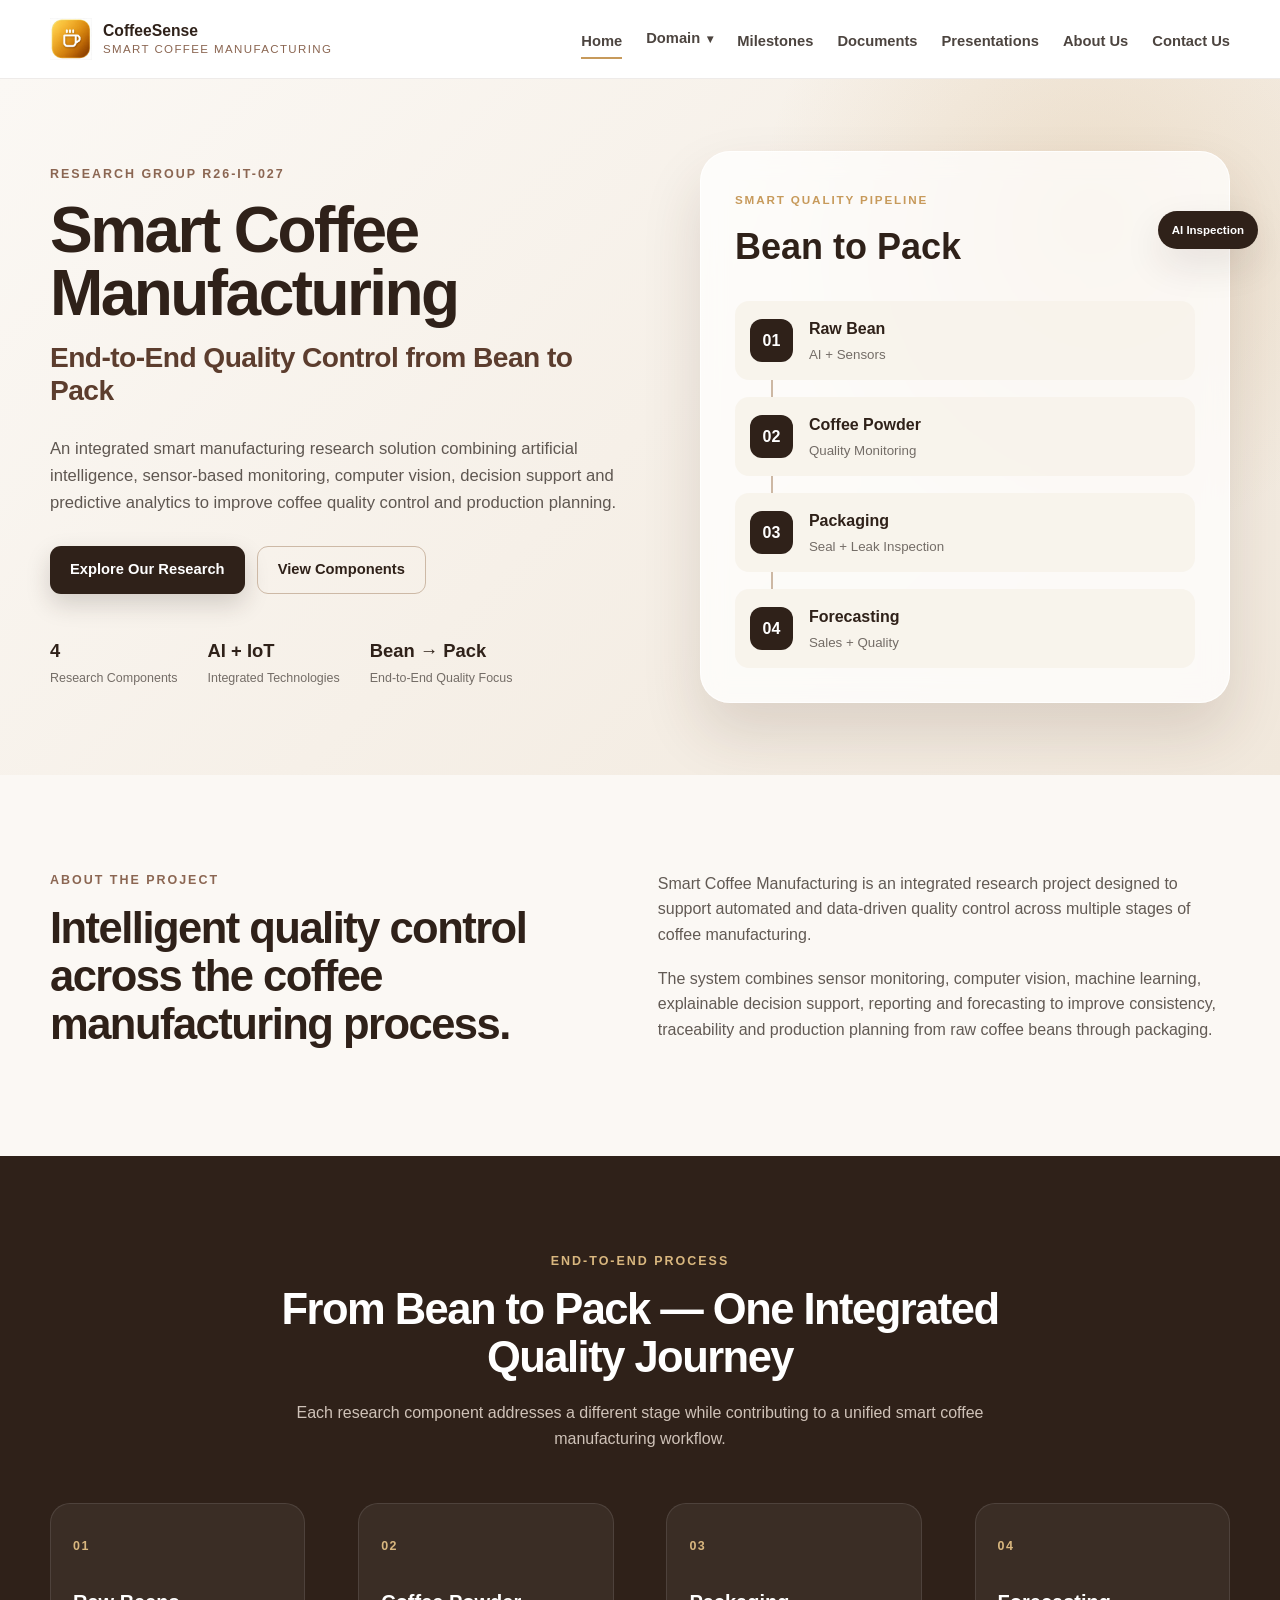
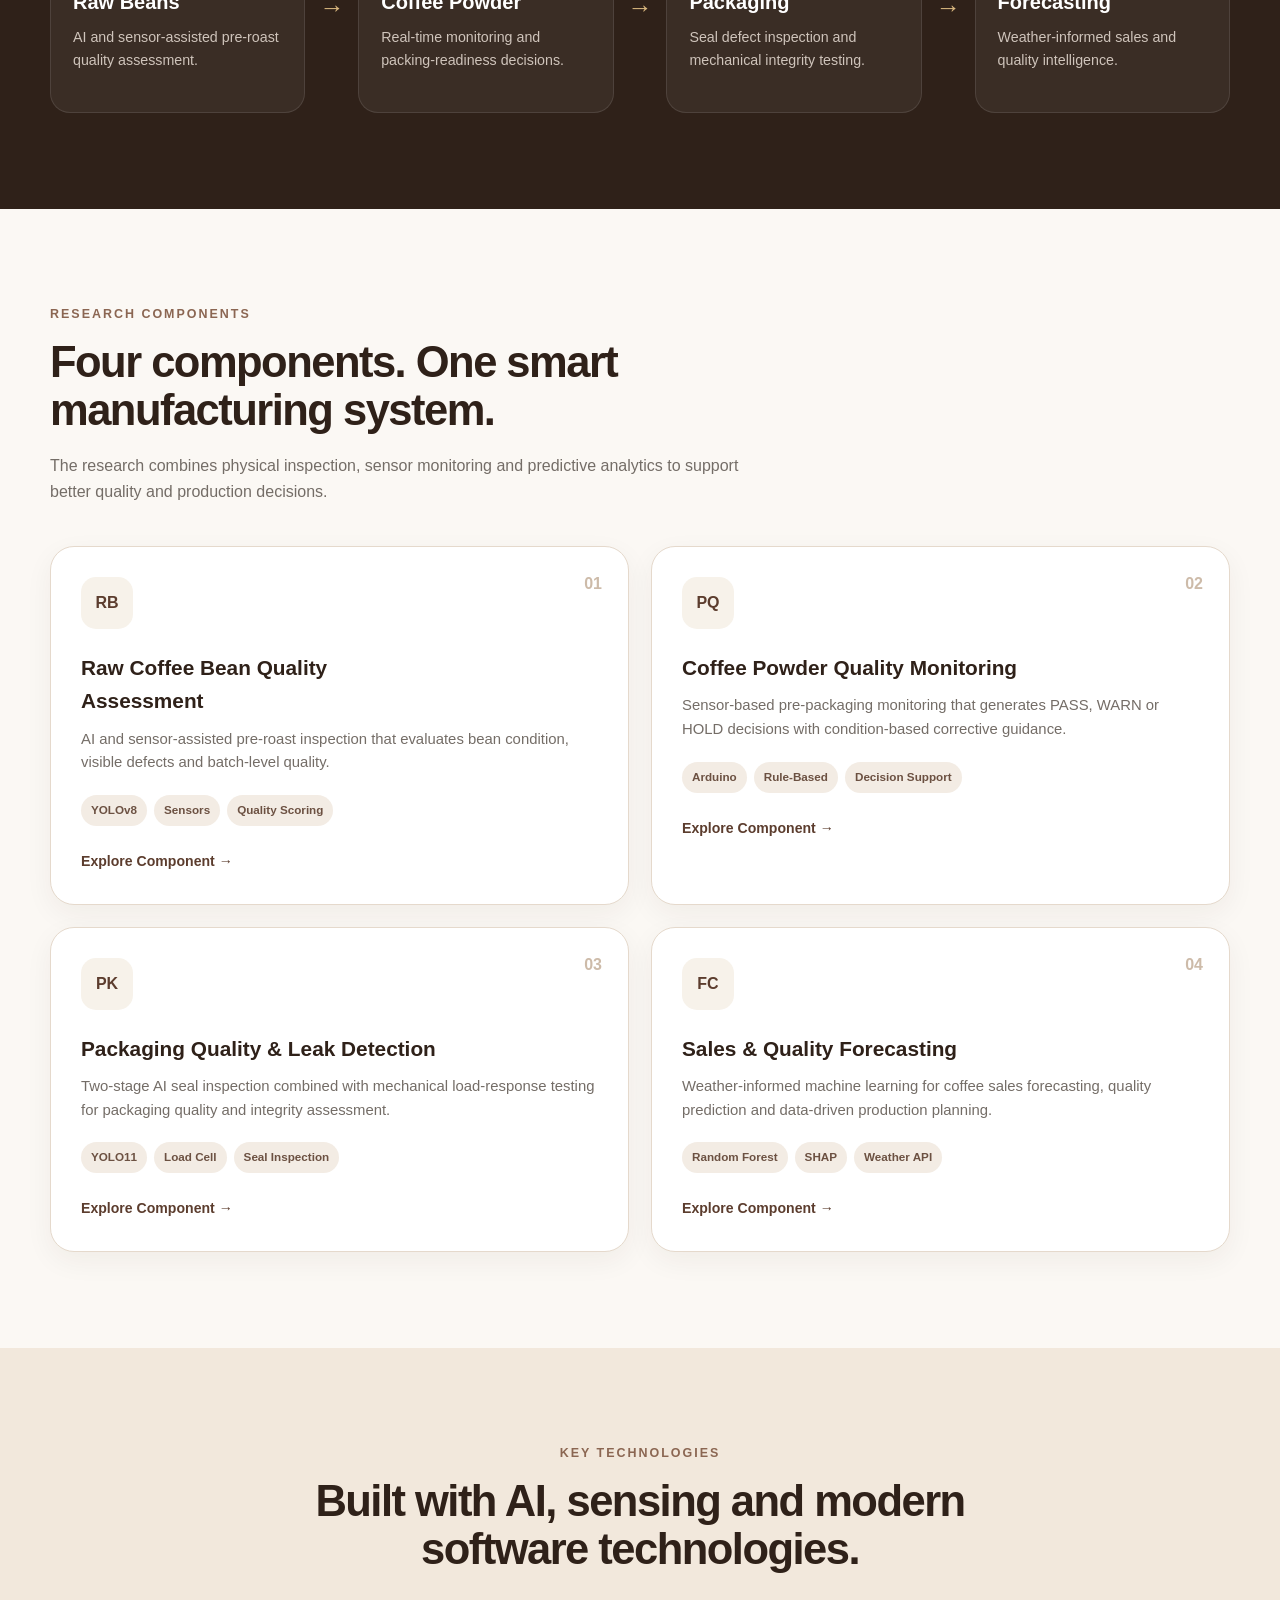
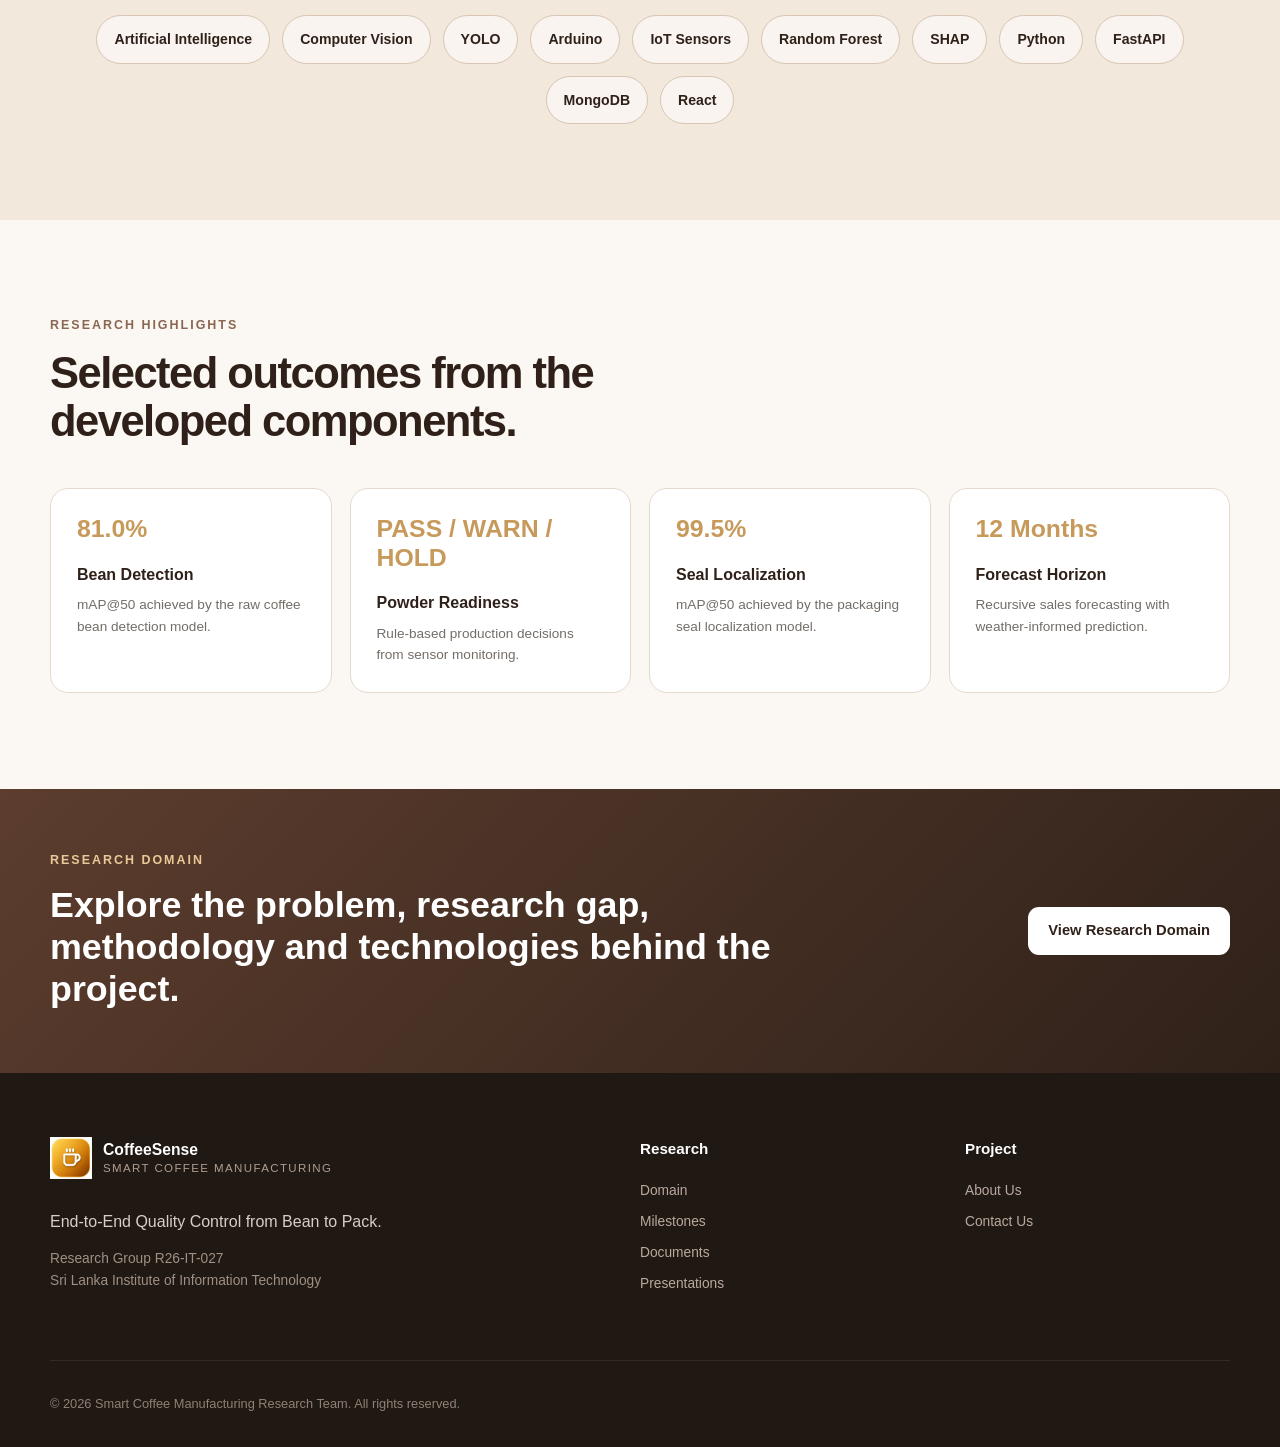
==== commit 973694b9: "Update branding and logo across multiple HTML files" ====
--- a/index.html
+++ b/index.html
@@ -348,9 +348,7 @@
             AI Inspection
           </div>
 
-          <div class="floating-note note-two">
-            Sensor Monitoring
-          </div>
+         
 
         </div>
 
